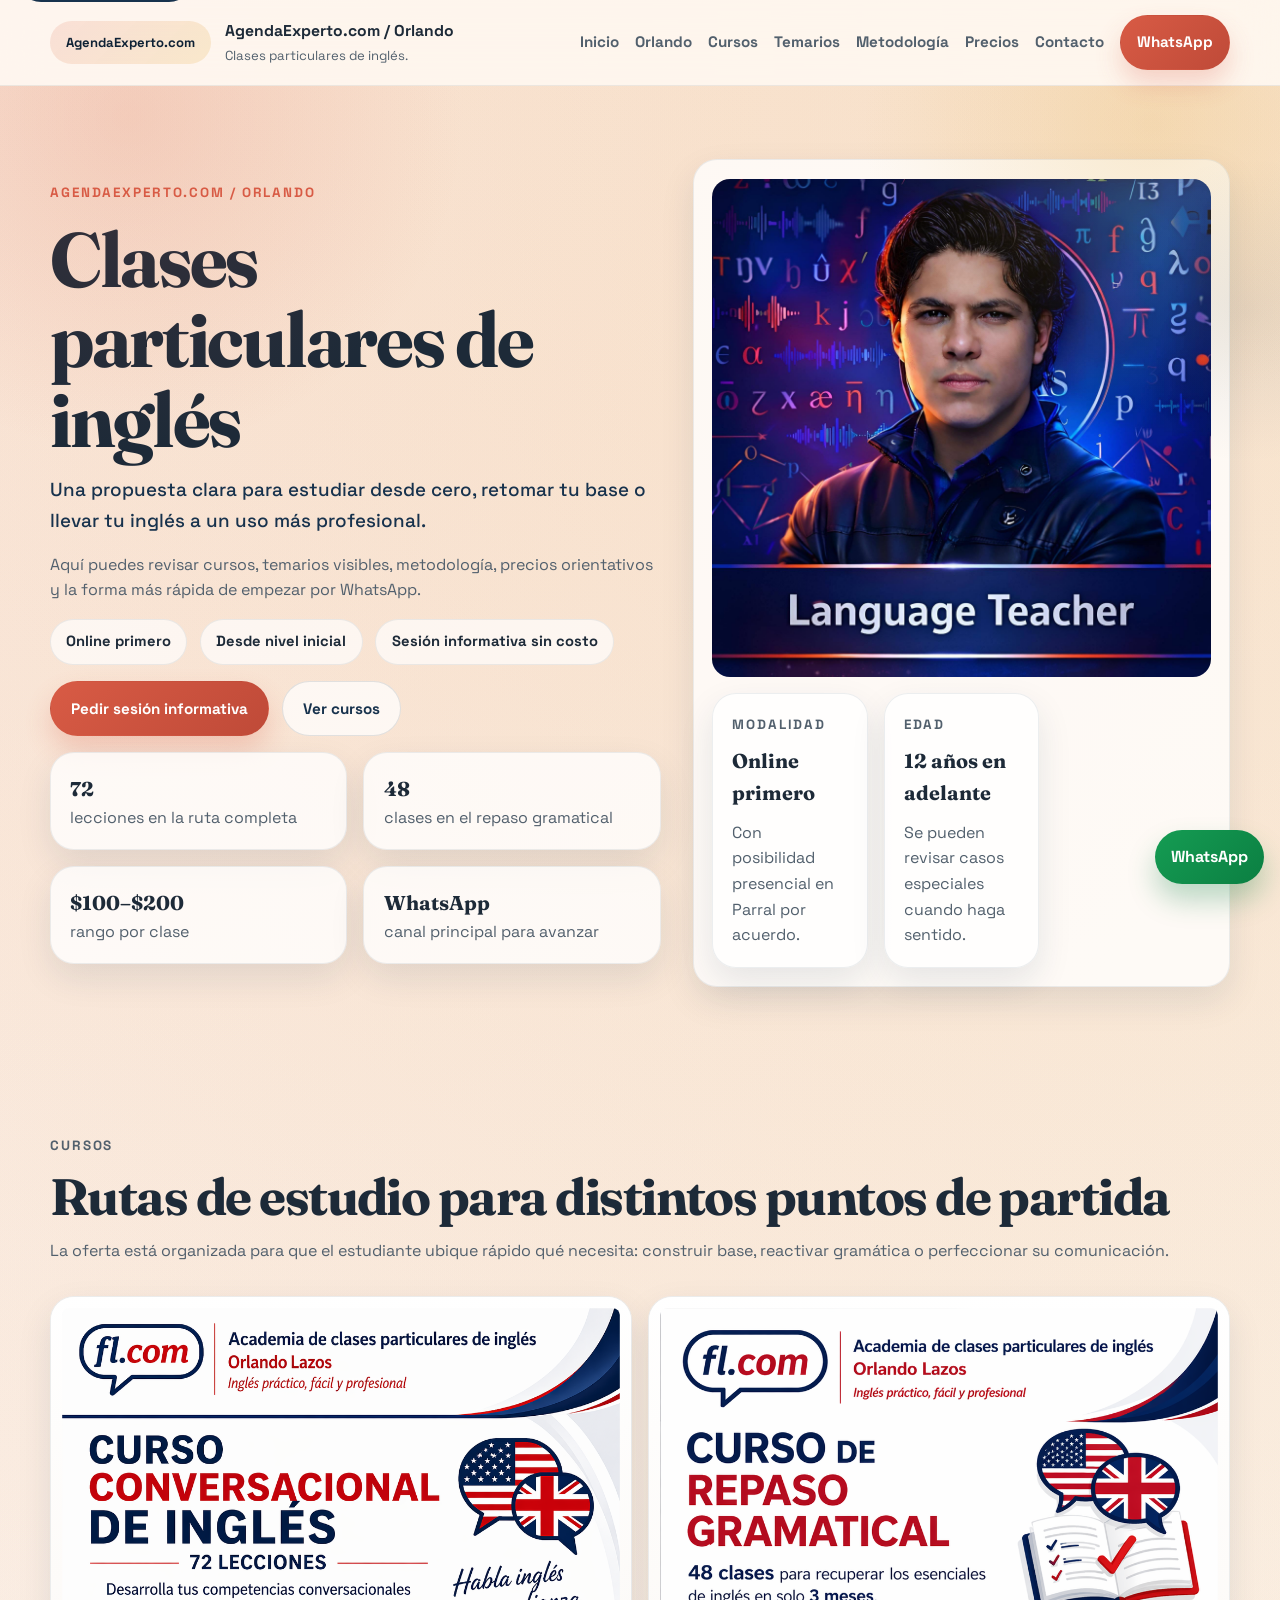
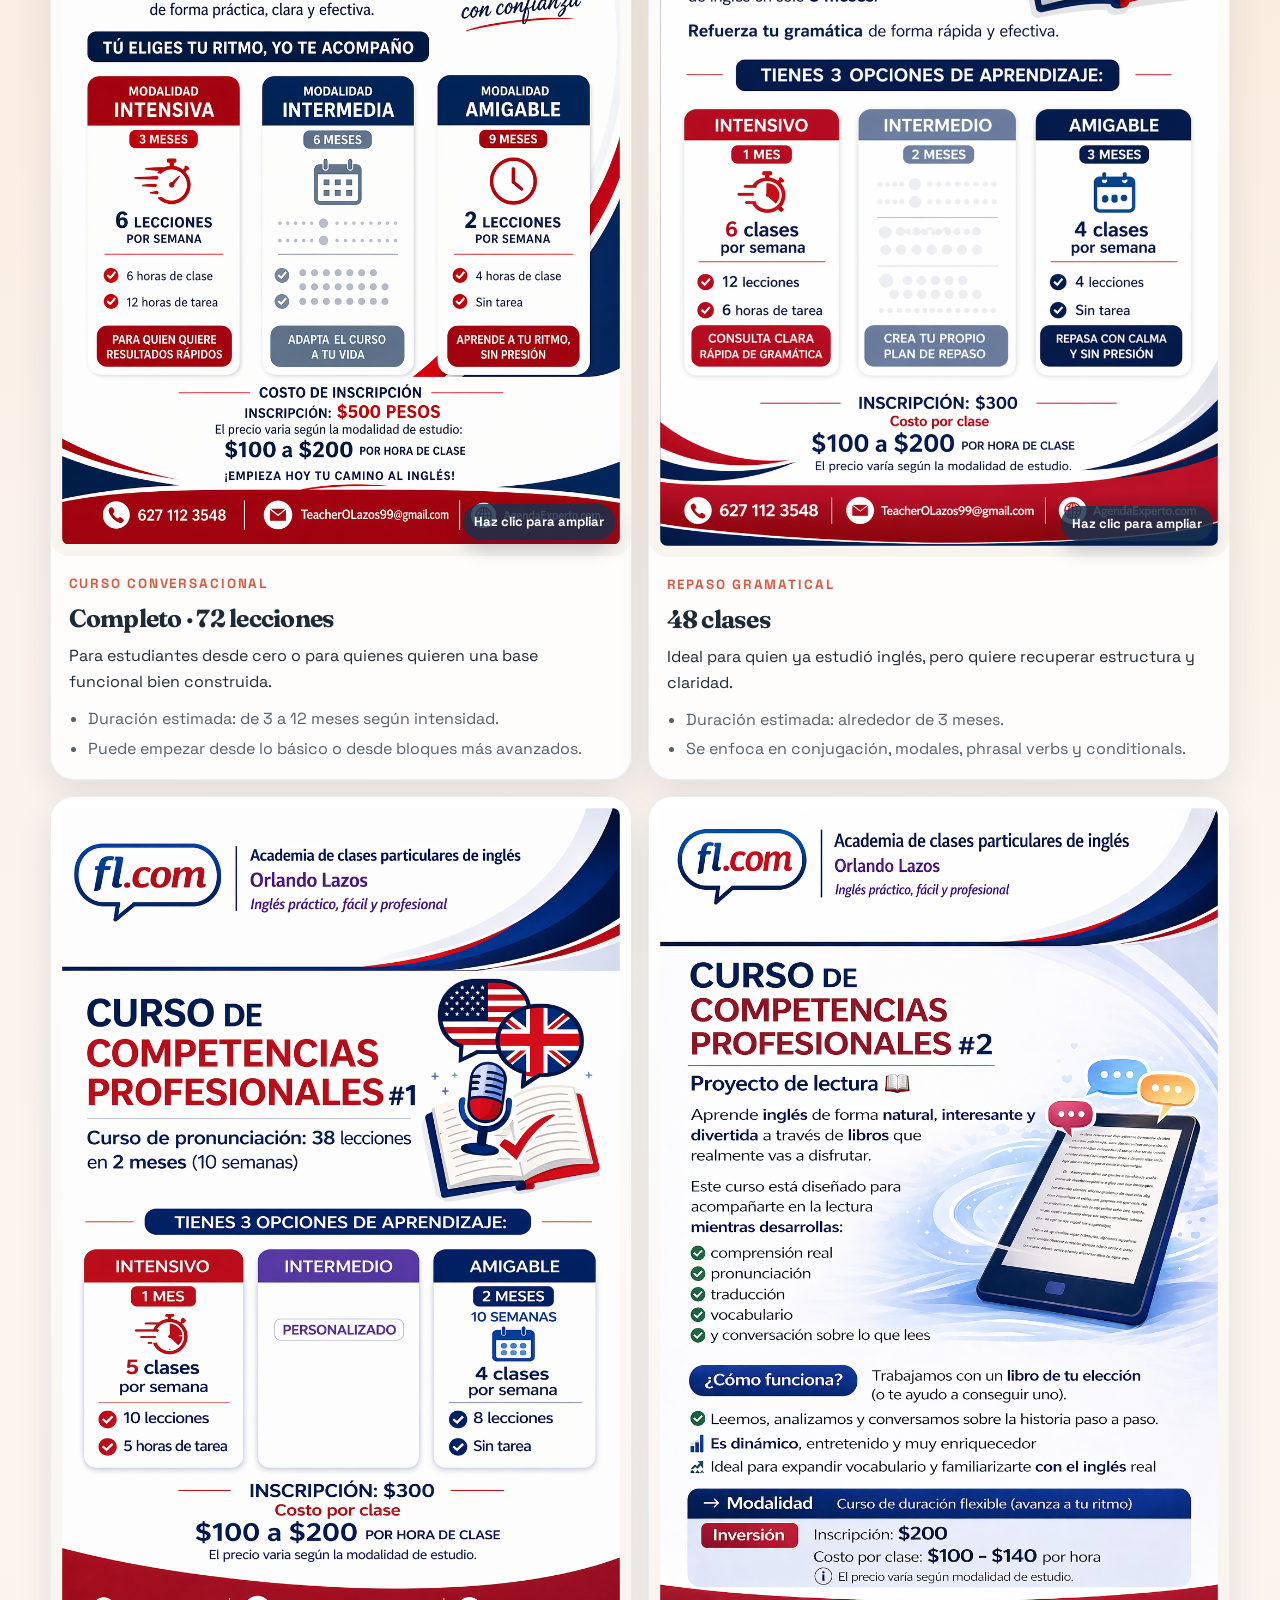
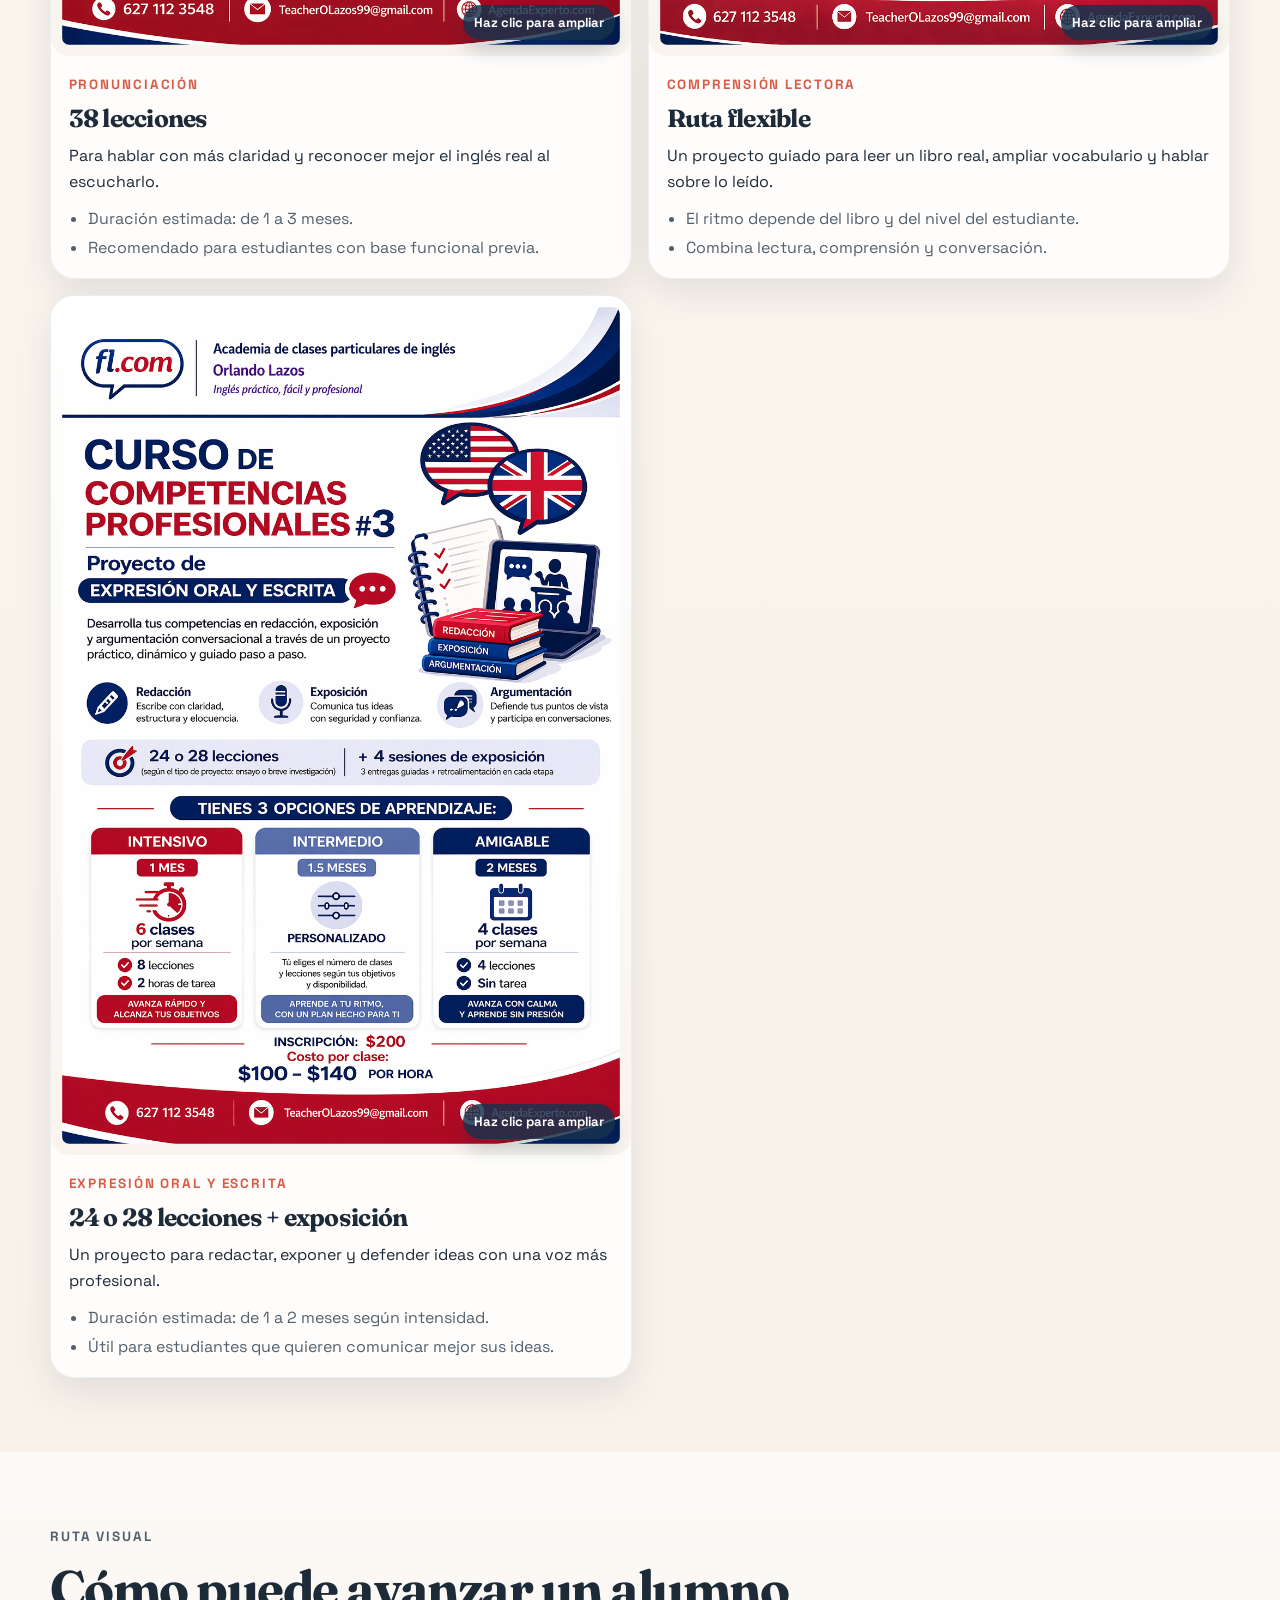
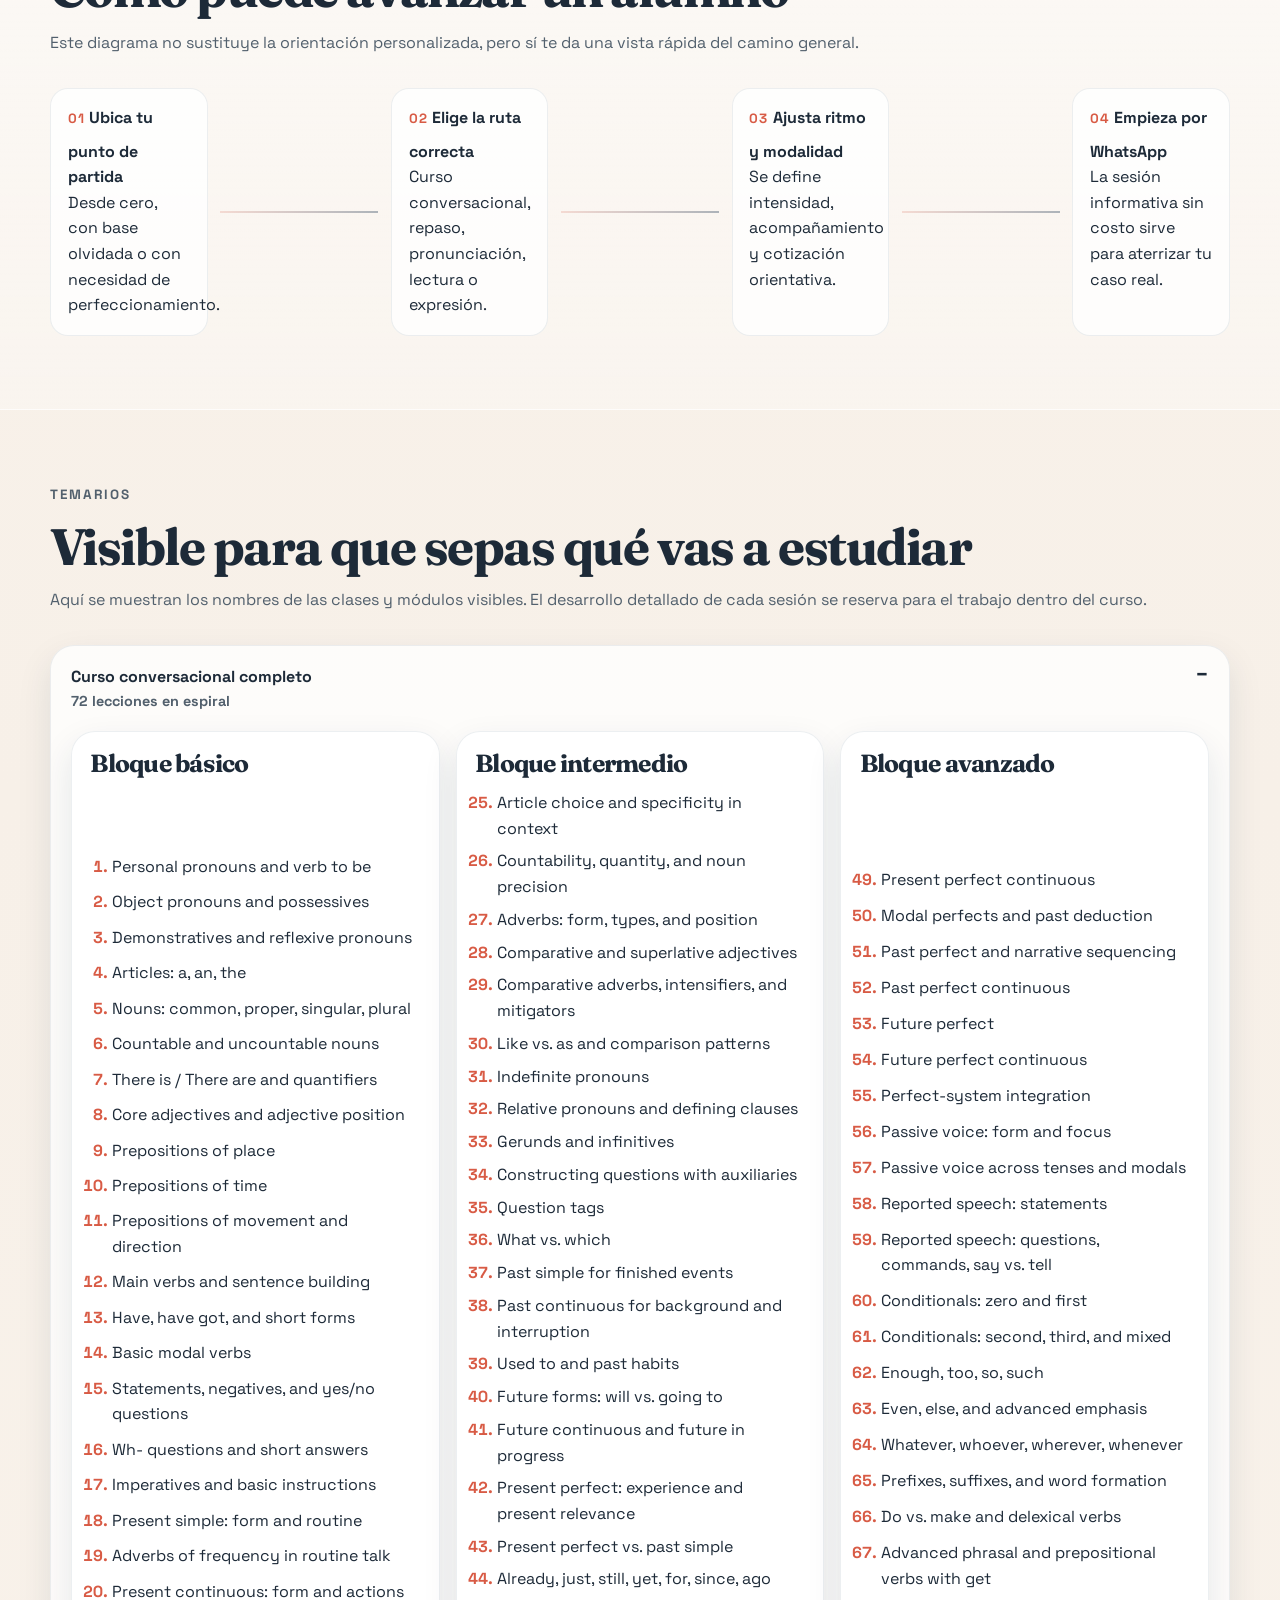
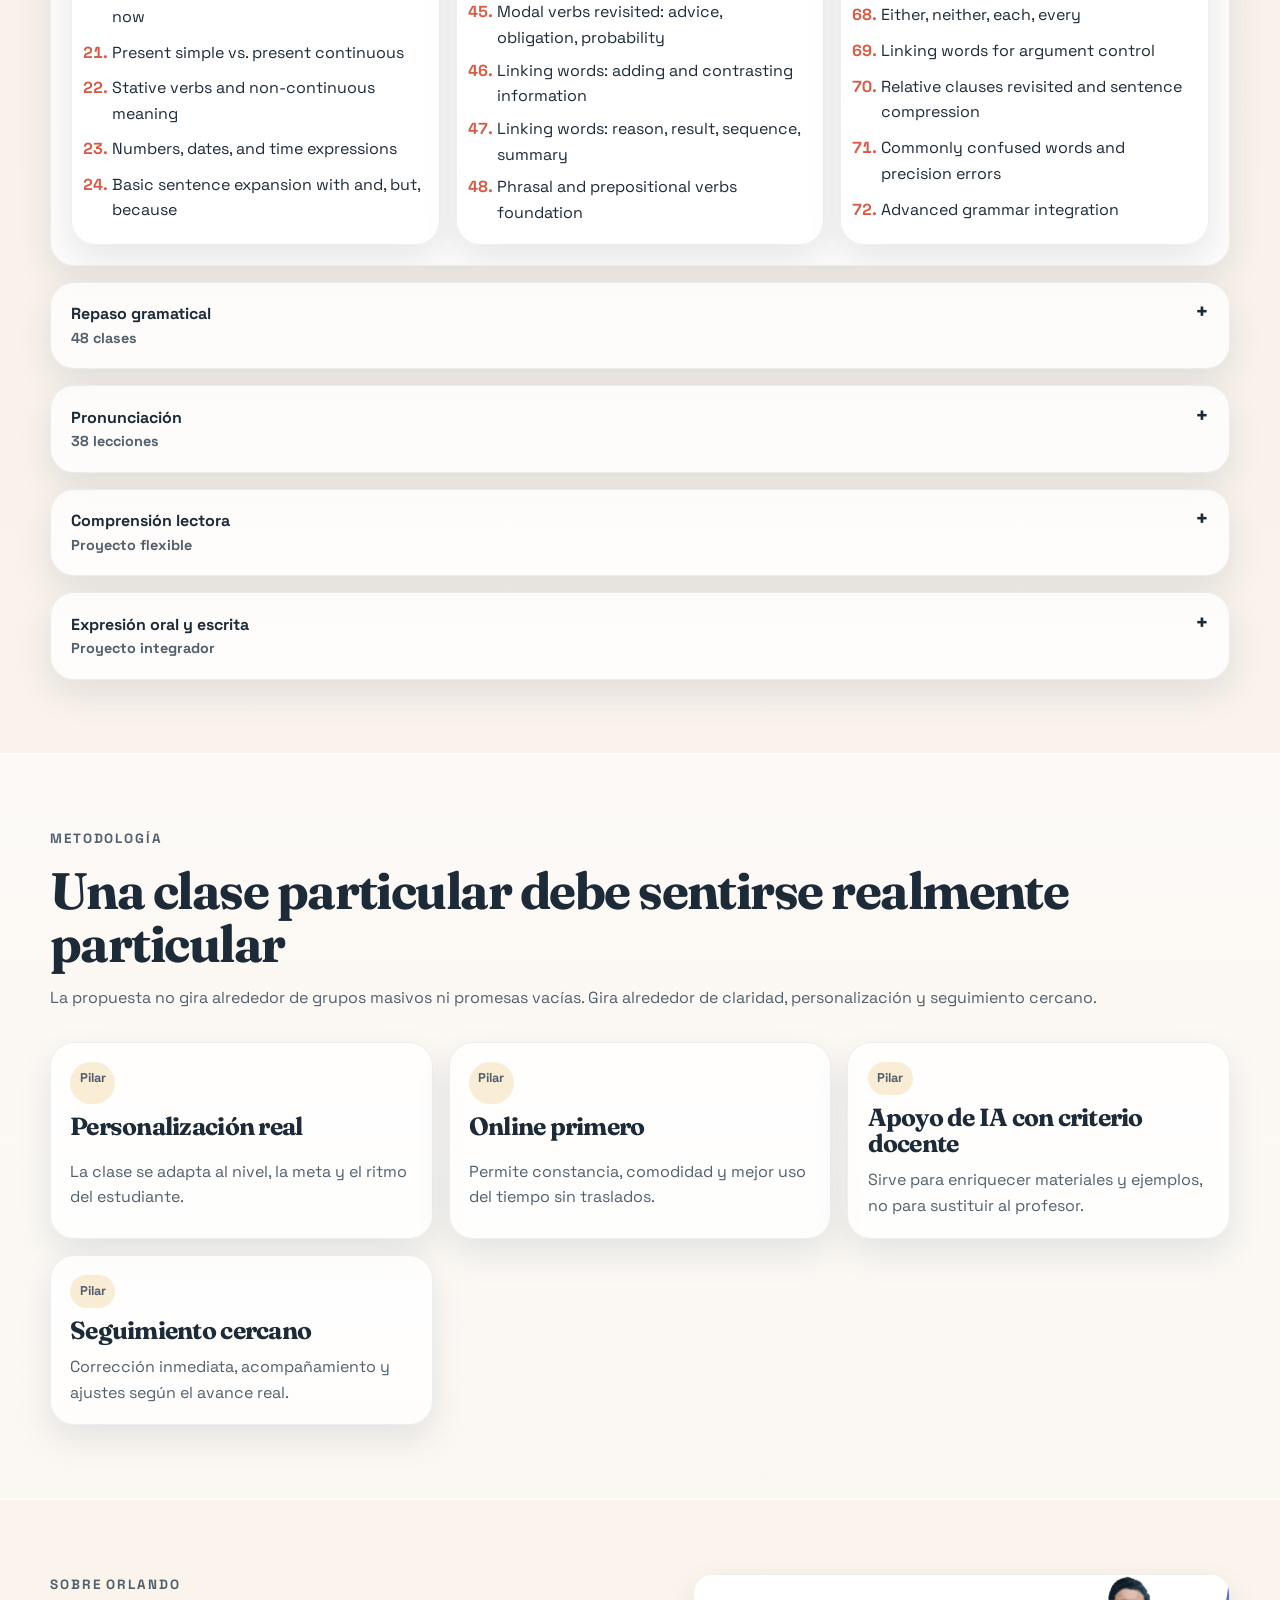
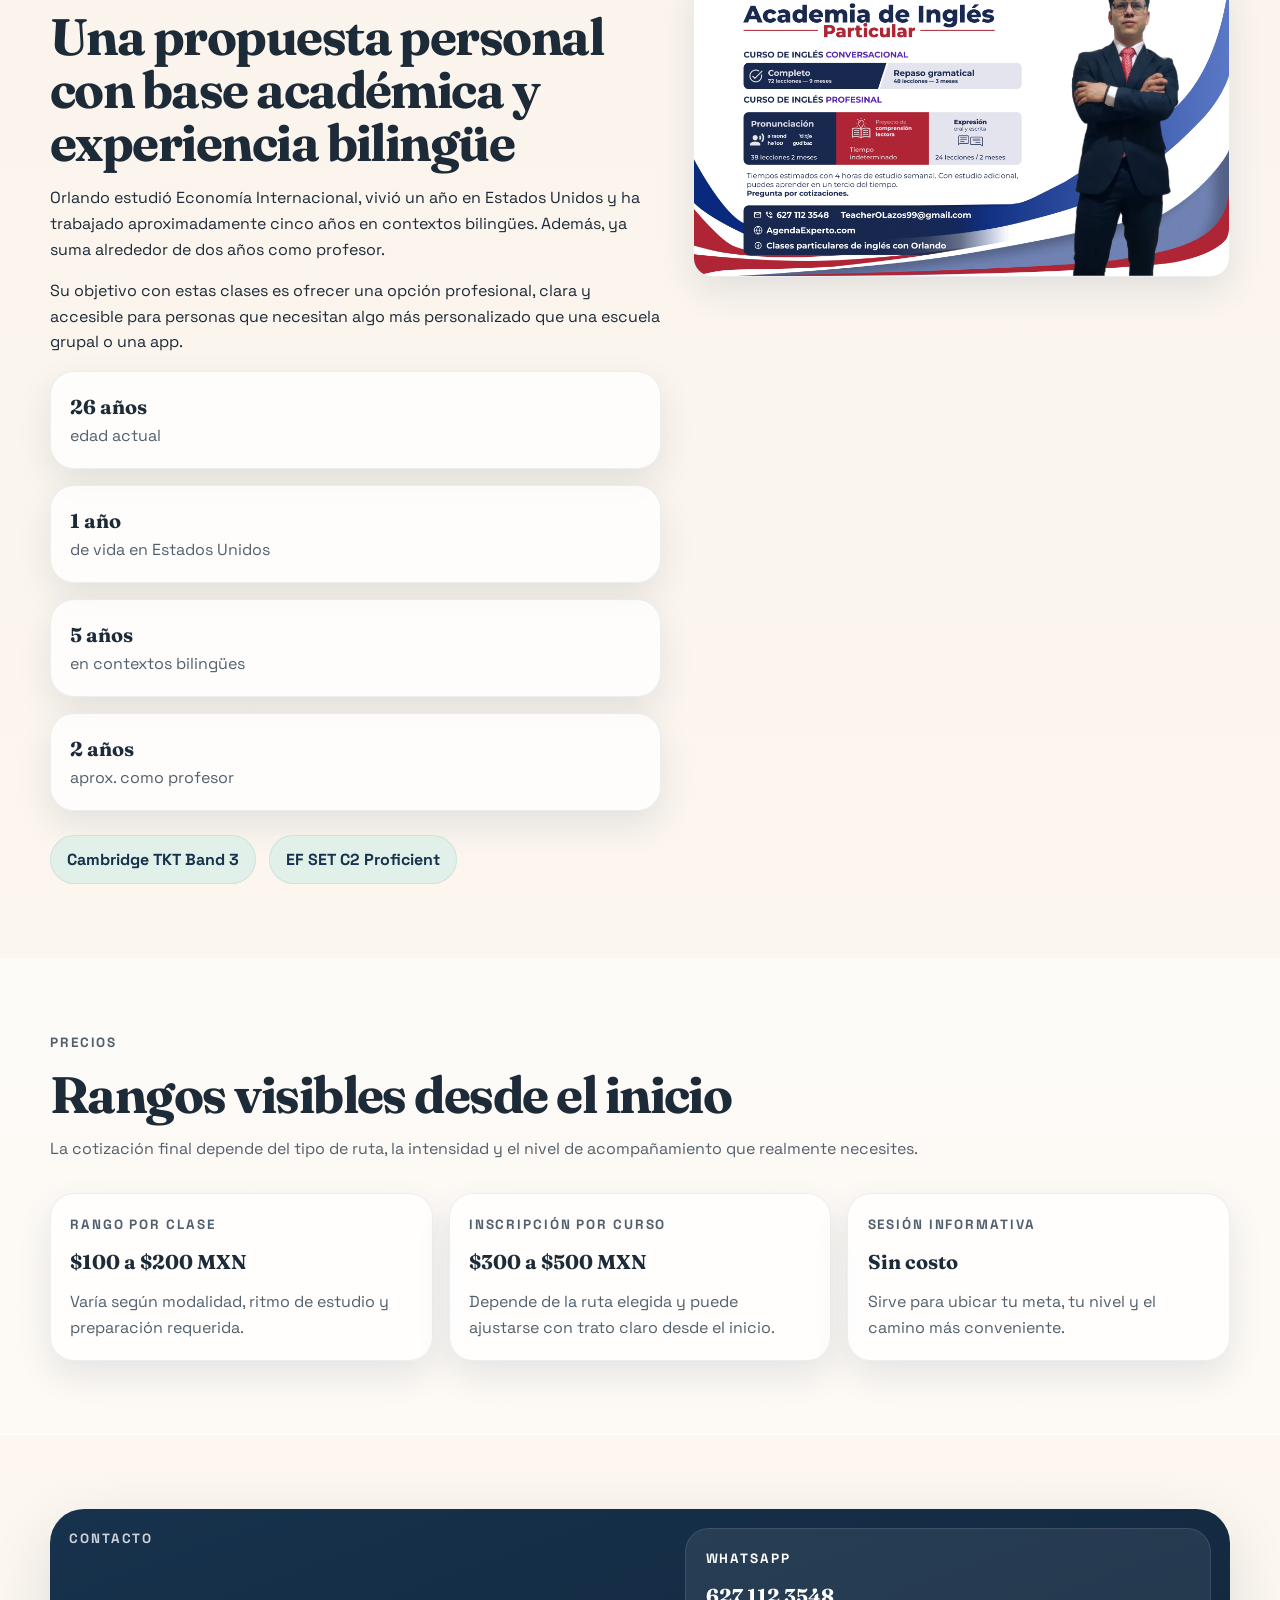
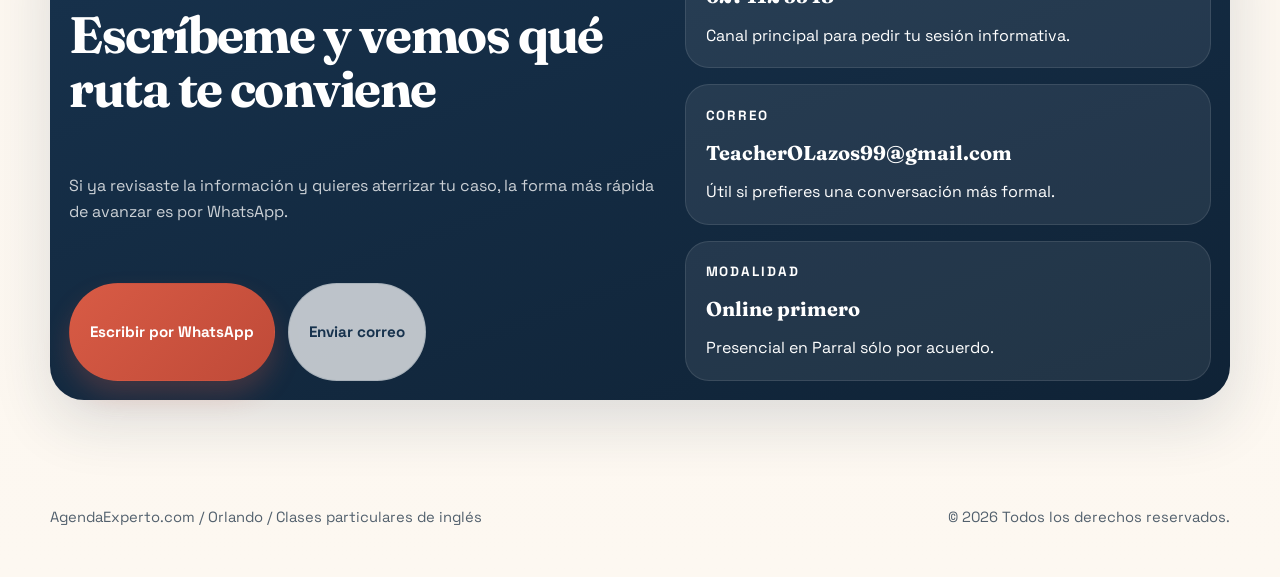
==== 2_Code_Tools/website/english-classes.html @ 44d80cff "Falta documentar_ amplia términos y fotos expandibles" ====
<!doctype html>
<html lang="es">
  <head>
    <meta charset="UTF-8" />
    <meta name="viewport" content="width=device-width, initial-scale=1.0" />
    <title>AgendaExperto.com | Orlando | Clases particulares de inglés</title>
    <meta
      name="description"
      content="Clases particulares de inglés con Orlando dentro de AgendaExperto.com. Revisa cursos, temarios, metodología, sobre Orlando, precios, contacto y WhatsApp."
    />
    <link rel="preconnect" href="https://fonts.googleapis.com" />
    <link rel="preconnect" href="https://fonts.gstatic.com" crossorigin />
    <link
      href="https://fonts.googleapis.com/css2?family=Fraunces:opsz,wght@9..144,600;9..144,700&family=Space+Grotesk:wght@400;500;700&display=swap"
      rel="stylesheet"
    />
    <link rel="stylesheet" href="styles.css" />
    <script src="main.js" defer></script>
  </head>
  <body>
    <a class="skip-link" href="#main-content">Saltar al contenido</a>

    <header class="site-header">
      <div class="container header-row">
        <a class="brand" href="index.html" aria-label="Ir al inicio">
          <span class="brand-badge">AgendaExperto.com</span>
          <span class="brand-copy">
            <strong>AgendaExperto.com / Orlando</strong>
            <span>Clases particulares de inglés.</span>
          </span>
        </a>

        <button
          class="nav-toggle"
          type="button"
          aria-expanded="false"
          aria-controls="site-nav"
          data-nav-toggle
        >
          <span></span>
          <span></span>
          <span></span>
        </button>

        <nav class="site-nav" id="site-nav" aria-label="Principal" data-nav>
          <div class="site-nav-links">
            <a href="index.html" data-nav-link>Inicio</a>
            <a href="orlando.html" data-nav-link>Orlando</a>
            <a href="#cursos">Cursos</a>
            <a href="#temarios">Temarios</a>
            <a href="#metodologia">Metodología</a>
            <a href="#precios">Precios</a>
            <a href="#contacto">Contacto</a>
          </div>
          <a
            class="button button-primary button-small"
            href="https://wa.me/526271123548?text=Hola%20Orlando%2C%20quiero%20informaci%C3%B3n%20sobre%20tus%20clases%20particulares%20de%20ingl%C3%A9s."
            target="_blank"
            rel="noreferrer"
          >
            WhatsApp
          </a>
        </nav>
      </div>
    </header>

    <main id="main-content">
      <section class="hero section hero--service">
        <div class="container page-grid page-grid--hero">
          <div class="hero-copy">
            <p class="eyebrow">AgendaExperto.com / Orlando</p>
            <h1>Clases particulares de inglés</h1>
            <p class="lead">
              Una propuesta clara para estudiar desde cero, retomar tu base o
              llevar tu inglés a un uso más profesional.
            </p>
            <p class="support-copy">
              Aquí puedes revisar cursos, temarios visibles, metodología, precios
              orientativos y la forma más rápida de empezar por WhatsApp.
            </p>
            <div class="pill-row">
              <span class="pill">Online primero</span>
              <span class="pill">Desde nivel inicial</span>
              <span class="pill">Sesión informativa sin costo</span>
            </div>
            <div class="action-row">
              <a
                class="button button-primary"
                href="https://wa.me/526271123548?text=Hola%20Orlando%2C%20quiero%20una%20sesi%C3%B3n%20informativa%20sobre%20tus%20clases%20particulares%20de%20ingl%C3%A9s."
                target="_blank"
                rel="noreferrer"
              >
                Pedir sesión informativa
              </a>
              <a class="button button-secondary" href="#cursos">Ver cursos</a>
            </div>
            <div class="stats-grid">
              <article class="stat-card">
                <strong>72</strong>
                <span>lecciones en la ruta completa</span>
              </article>
              <article class="stat-card">
                <strong>48</strong>
                <span>clases en el repaso gramatical</span>
              </article>
              <article class="stat-card">
                <strong>$100–$200</strong>
                <span>rango por clase</span>
              </article>
              <article class="stat-card">
                <strong>WhatsApp</strong>
                <span>canal principal para avanzar</span>
              </article>
            </div>
          </div>

          <div class="hero-panel hero-panel--service">
            <div class="portrait-panel">
              <img src="assets/images/orlando-portrait.png" alt="Retrato de Orlando" />
            </div>
            <div class="topic-grid">
              <article class="info-card info-card--compact">
                <span class="card-kicker">Modalidad</span>
                <strong>Online primero</strong>
                <p>Con posibilidad presencial en Parral por acuerdo.</p>
              </article>
              <article class="info-card info-card--compact">
                <span class="card-kicker">Edad</span>
                <strong>12 años en adelante</strong>
                <p>Se pueden revisar casos especiales cuando haga sentido.</p>
              </article>
            </div>
          </div>
        </div>
      </section>

      <section class="section" id="cursos">
        <div class="container">
          <div class="section-head">
            <p class="section-kicker">Cursos</p>
            <h2>Rutas de estudio para distintos puntos de partida</h2>
            <p>
              La oferta está organizada para que el estudiante ubique rápido qué
              necesita: construir base, reactivar gramática o perfeccionar su
              comunicación.
            </p>
          </div>

          <div class="service-card-grid">
            <article class="service-card">
              <button
                class="service-card__media"
                type="button"
                data-lightbox-trigger
                data-lightbox-src="assets/images/conversational-course.png"
                data-lightbox-alt="Curso conversacional completo"
                aria-label="Ampliar imagen del curso conversacional completo"
              >
                <img src="assets/images/conversational-course.png" alt="Curso conversacional completo" />
                <span class="service-card__zoom">Haz clic para ampliar</span>
              </button>
              <div class="service-card__body">
                <span class="card-kicker">Curso conversacional</span>
                <h3>Completo · 72 lecciones</h3>
                <p>Para estudiantes desde cero o para quienes quieren una base funcional bien construida.</p>
                <ul class="bullet-list bullet-list--tight">
                  <li>Duración estimada: de 3 a 12 meses según intensidad.</li>
                  <li>Puede empezar desde lo básico o desde bloques más avanzados.</li>
                </ul>
              </div>
            </article>

            <article class="service-card">
              <button
                class="service-card__media"
                type="button"
                data-lightbox-trigger
                data-lightbox-src="assets/images/grammar-review-course.png"
                data-lightbox-alt="Curso de repaso gramatical"
                aria-label="Ampliar imagen del curso de repaso gramatical"
              >
                <img src="assets/images/grammar-review-course.png" alt="Curso de repaso gramatical" />
                <span class="service-card__zoom">Haz clic para ampliar</span>
              </button>
              <div class="service-card__body">
                <span class="card-kicker">Repaso gramatical</span>
                <h3>48 clases</h3>
                <p>Ideal para quien ya estudió inglés, pero quiere recuperar estructura y claridad.</p>
                <ul class="bullet-list bullet-list--tight">
                  <li>Duración estimada: alrededor de 3 meses.</li>
                  <li>Se enfoca en conjugación, modales, phrasal verbs y conditionals.</li>
                </ul>
              </div>
            </article>

            <article class="service-card">
              <button
                class="service-card__media"
                type="button"
                data-lightbox-trigger
                data-lightbox-src="assets/images/pronunciation-course.png"
                data-lightbox-alt="Curso de pronunciación"
                aria-label="Ampliar imagen del curso de pronunciación"
              >
                <img src="assets/images/pronunciation-course.png" alt="Curso de pronunciación" />
                <span class="service-card__zoom">Haz clic para ampliar</span>
              </button>
              <div class="service-card__body">
                <span class="card-kicker">Pronunciación</span>
                <h3>38 lecciones</h3>
                <p>Para hablar con más claridad y reconocer mejor el inglés real al escucharlo.</p>
                <ul class="bullet-list bullet-list--tight">
                  <li>Duración estimada: de 1 a 3 meses.</li>
                  <li>Recomendado para estudiantes con base funcional previa.</li>
                </ul>
              </div>
            </article>

            <article class="service-card">
              <button
                class="service-card__media"
                type="button"
                data-lightbox-trigger
                data-lightbox-src="assets/images/reading-course.png"
                data-lightbox-alt="Proyecto de comprensión lectora"
                aria-label="Ampliar imagen del proyecto de comprensión lectora"
              >
                <img src="assets/images/reading-course.png" alt="Proyecto de comprensión lectora" />
                <span class="service-card__zoom">Haz clic para ampliar</span>
              </button>
              <div class="service-card__body">
                <span class="card-kicker">Comprensión lectora</span>
                <h3>Ruta flexible</h3>
                <p>Un proyecto guiado para leer un libro real, ampliar vocabulario y hablar sobre lo leído.</p>
                <ul class="bullet-list bullet-list--tight">
                  <li>El ritmo depende del libro y del nivel del estudiante.</li>
                  <li>Combina lectura, comprensión y conversación.</li>
                </ul>
              </div>
            </article>

            <article class="service-card">
              <button
                class="service-card__media"
                type="button"
                data-lightbox-trigger
                data-lightbox-src="assets/images/expression-project.png"
                data-lightbox-alt="Proyecto de expresión oral y escrita"
                aria-label="Ampliar imagen del proyecto de expresión oral y escrita"
              >
                <img src="assets/images/expression-project.png" alt="Proyecto de expresión oral y escrita" />
                <span class="service-card__zoom">Haz clic para ampliar</span>
              </button>
              <div class="service-card__body">
                <span class="card-kicker">Expresión oral y escrita</span>
                <h3>24 o 28 lecciones + exposición</h3>
                <p>Un proyecto para redactar, exponer y defender ideas con una voz más profesional.</p>
                <ul class="bullet-list bullet-list--tight">
                  <li>Duración estimada: de 1 a 2 meses según intensidad.</li>
                  <li>Útil para estudiantes que quieren comunicar mejor sus ideas.</li>
                </ul>
              </div>
            </article>
          </div>
        </div>
      </section>

      <section class="section section-surface" id="ruta">
        <div class="container">
          <div class="section-head">
            <p class="section-kicker">Ruta visual</p>
            <h2>Cómo puede avanzar un alumno</h2>
            <p>
              Este diagrama no sustituye la orientación personalizada, pero sí te
              da una vista rápida del camino general.
            </p>
          </div>

          <div class="route-diagram" aria-label="Ruta visual de estudio">
            <div class="route-step">
              <span>01</span>
              <strong>Ubica tu punto de partida</strong>
              <p>Desde cero, con base olvidada o con necesidad de perfeccionamiento.</p>
            </div>
            <div class="route-arrow" aria-hidden="true"></div>
            <div class="route-step">
              <span>02</span>
              <strong>Elige la ruta correcta</strong>
              <p>Curso conversacional, repaso, pronunciación, lectura o expresión.</p>
            </div>
            <div class="route-arrow" aria-hidden="true"></div>
            <div class="route-step">
              <span>03</span>
              <strong>Ajusta ritmo y modalidad</strong>
              <p>Se define intensidad, acompañamiento y cotización orientativa.</p>
            </div>
            <div class="route-arrow" aria-hidden="true"></div>
            <div class="route-step">
              <span>04</span>
              <strong>Empieza por WhatsApp</strong>
              <p>La sesión informativa sin costo sirve para aterrizar tu caso real.</p>
            </div>
          </div>
        </div>
      </section>

      <section class="section" id="temarios">
        <div class="container">
          <div class="section-head">
            <p class="section-kicker">Temarios</p>
            <h2>Visible para que sepas qué vas a estudiar</h2>
            <p>
              Aquí se muestran los nombres de las clases y módulos visibles. El
              desarrollo detallado de cada sesión se reserva para el trabajo dentro
              del curso.
            </p>
          </div>

          <div class="accordion-stack">
            <details class="accordion-item" open>
              <summary>
                <span>
                  <strong>Curso conversacional completo</strong>
                  <small>72 lecciones en espiral</small>
                </span>
              </summary>
              <div class="accordion-content">
                <div class="syllabus-grid">
                  <article class="syllabus-card">
                    <h3>Bloque básico</h3>
                    <ol class="syllabus-list">
                      <li>Personal pronouns and verb to be</li>
                      <li>Object pronouns and possessives</li>
                      <li>Demonstratives and reflexive pronouns</li>
                      <li>Articles: a, an, the</li>
                      <li>Nouns: common, proper, singular, plural</li>
                      <li>Countable and uncountable nouns</li>
                      <li>There is / There are and quantifiers</li>
                      <li>Core adjectives and adjective position</li>
                      <li>Prepositions of place</li>
                      <li>Prepositions of time</li>
                      <li>Prepositions of movement and direction</li>
                      <li>Main verbs and sentence building</li>
                      <li>Have, have got, and short forms</li>
                      <li>Basic modal verbs</li>
                      <li>Statements, negatives, and yes/no questions</li>
                      <li>Wh- questions and short answers</li>
                      <li>Imperatives and basic instructions</li>
                      <li>Present simple: form and routine</li>
                      <li>Adverbs of frequency in routine talk</li>
                      <li>Present continuous: form and actions now</li>
                      <li>Present simple vs. present continuous</li>
                      <li>Stative verbs and non-continuous meaning</li>
                      <li>Numbers, dates, and time expressions</li>
                      <li>Basic sentence expansion with and, but, because</li>
                    </ol>
                  </article>
                  <article class="syllabus-card">
                    <h3>Bloque intermedio</h3>
                    <ol class="syllabus-list" start="25">
                      <li>Article choice and specificity in context</li>
                      <li>Countability, quantity, and noun precision</li>
                      <li>Adverbs: form, types, and position</li>
                      <li>Comparative and superlative adjectives</li>
                      <li>Comparative adverbs, intensifiers, and mitigators</li>
                      <li>Like vs. as and comparison patterns</li>
                      <li>Indefinite pronouns</li>
                      <li>Relative pronouns and defining clauses</li>
                      <li>Gerunds and infinitives</li>
                      <li>Constructing questions with auxiliaries</li>
                      <li>Question tags</li>
                      <li>What vs. which</li>
                      <li>Past simple for finished events</li>
                      <li>Past continuous for background and interruption</li>
                      <li>Used to and past habits</li>
                      <li>Future forms: will vs. going to</li>
                      <li>Future continuous and future in progress</li>
                      <li>Present perfect: experience and present relevance</li>
                      <li>Present perfect vs. past simple</li>
                      <li>Already, just, still, yet, for, since, ago</li>
                      <li>Modal verbs revisited: advice, obligation, probability</li>
                      <li>Linking words: adding and contrasting information</li>
                      <li>Linking words: reason, result, sequence, summary</li>
                      <li>Phrasal and prepositional verbs foundation</li>
                    </ol>
                  </article>
                  <article class="syllabus-card">
                    <h3>Bloque avanzado</h3>
                    <ol class="syllabus-list" start="49">
                      <li>Present perfect continuous</li>
                      <li>Modal perfects and past deduction</li>
                      <li>Past perfect and narrative sequencing</li>
                      <li>Past perfect continuous</li>
                      <li>Future perfect</li>
                      <li>Future perfect continuous</li>
                      <li>Perfect-system integration</li>
                      <li>Passive voice: form and focus</li>
                      <li>Passive voice across tenses and modals</li>
                      <li>Reported speech: statements</li>
                      <li>Reported speech: questions, commands, say vs. tell</li>
                      <li>Conditionals: zero and first</li>
                      <li>Conditionals: second, third, and mixed</li>
                      <li>Enough, too, so, such</li>
                      <li>Even, else, and advanced emphasis</li>
                      <li>Whatever, whoever, wherever, whenever</li>
                      <li>Prefixes, suffixes, and word formation</li>
                      <li>Do vs. make and delexical verbs</li>
                      <li>Advanced phrasal and prepositional verbs with get</li>
                      <li>Either, neither, each, every</li>
                      <li>Linking words for argument control</li>
                      <li>Relative clauses revisited and sentence compression</li>
                      <li>Commonly confused words and precision errors</li>
                      <li>Advanced grammar integration</li>
                    </ol>
                  </article>
                </div>
              </div>
            </details>

            <details class="accordion-item">
              <summary>
                <span>
                  <strong>Repaso gramatical</strong>
                  <small>48 clases</small>
                </span>
              </summary>
              <div class="accordion-content">
                <div class="syllabus-grid">
                  <article class="syllabus-card">
                    <h3>Conjugación y construcciones temporales</h3>
                    <ol class="syllabus-list">
                      <li>Los 3 marcos temporales: past, present y future</li>
                      <li>Los 4 aspectos gramaticales: simple, continuous, perfect y perfect continuous</li>
                      <li>Presente simple: rutinas, hechos y estados</li>
                      <li>Presente continuo: acciones en progreso y situaciones temporales</li>
                      <li>Presente simple vs presente continuo</li>
                      <li>Present perfect: experiencia, resultado y relevancia actual</li>
                      <li>Present perfect continuous: duración y proceso que llega al presente</li>
                      <li>Present perfect vs pasado simple</li>
                      <li>Integración del sistema de presente</li>
                      <li>Pasado simple: eventos terminados y secuencia narrativa</li>
                      <li>Pasado continuo: fondo narrativo y acción en desarrollo</li>
                      <li>Pasado simple vs pasado continuo</li>
                      <li>Past perfect: anterioridad respecto a otro punto pasado</li>
                      <li>Past perfect continuous: duración acumulada antes de un punto pasado</li>
                      <li>Integración del sistema de pasado</li>
                      <li>Referencia futura en inglés: panorama general</li>
                      <li>Will: decisiones, promesas, ofrecimientos y predicción</li>
                      <li>Going to: planes previos e indicios presentes</li>
                      <li>Presente continuo y presente simple con referencia futura</li>
                      <li>Future continuous: acciones en progreso en un punto futuro</li>
                      <li>Future perfect y future perfect continuous</li>
                      <li>Integración del sistema de futuro</li>
                      <li>Equivalencias y diferencias entre el español y el inglés</li>
                      <li>Integración general: leer, interpretar y resolver conjugaciones</li>
                    </ol>
                  </article>
                  <article class="syllabus-card">
                    <h3>Verbos modales</h3>
                    <ol class="syllabus-list" start="25">
                      <li>Qué son los verbos modales y cómo funcionan</li>
                      <li>can y could: capacidad, posibilidad básica y cortesía</li>
                      <li>may y might: posibilidad y permiso</li>
                      <li>must, have to, mustn’t, don’t have to: obligación, necesidad y prohibición</li>
                      <li>should, ought to, had better: consejo, recomendación y advertencia</li>
                      <li>will y would: predicción, decisiones, cortesía e hipótesis básica</li>
                    </ol>
                  </article>
                  <article class="syllabus-card">
                    <h3>Phrasal verbs</h3>
                    <ol class="syllabus-list" start="31">
                      <li>Qué son los phrasal verbs y por qué cuestan tanto</li>
                      <li>Separables e inseparables</li>
                      <li>Phrasal verbs literales, aspectuales e idiomáticos</li>
                      <li>Phrasal verbs de alta frecuencia para acciones cotidianas</li>
                      <li>Phrasal verbs para búsqueda, interacción y resolución</li>
                      <li>Integración general y estrategias para seguir aprendiéndolos</li>
                    </ol>
                  </article>
                  <article class="syllabus-card">
                    <h3>Conditionals</h3>
                    <ol class="syllabus-list" start="37">
                      <li>Qué son los conditionals y cómo funciona la lógica condición + resultado</li>
                      <li>Zero conditional: hechos generales, reglas y resultados automáticos</li>
                      <li>First conditional: posibilidad real y consecuencia futura probable</li>
                      <li>Zero vs first conditional</li>
                      <li>Second conditional: hipótesis, imaginación y distancia con la realidad</li>
                      <li>Third conditional: pasado hipotético, arrepentimiento y resultado no ocurrido</li>
                      <li>Second vs third conditional</li>
                      <li>Mixed conditionals: del pasado al presente</li>
                      <li>Mixed conditionals: del presente al pasado</li>
                      <li>Estructuras, variaciones y errores frecuentes</li>
                      <li>Conditionals en contexto: consejos, advertencias, hipótesis, análisis y conversación</li>
                      <li>Integración general de los 5 condicionales</li>
                    </ol>
                  </article>
                </div>
              </div>
            </details>

            <details class="accordion-item">
              <summary>
                <span>
                  <strong>Pronunciación</strong>
                  <small>38 lecciones</small>
                </span>
              </summary>
              <div class="accordion-content">
                <div class="syllabus-grid">
                  <article class="syllabus-card">
                    <h3>Vocales largas</h3>
                    <ol class="syllabus-list">
                      <li>/iː/</li>
                      <li>/uː/</li>
                      <li>/ɑː/</li>
                      <li>/ɔː/</li>
                      <li>/ɜː/</li>
                    </ol>
                  </article>
                  <article class="syllabus-card">
                    <h3>Vocales cortas</h3>
                    <ol class="syllabus-list" start="6">
                      <li>/ɪ/</li>
                      <li>/e/</li>
                      <li>/æ/</li>
                      <li>/ɒ/</li>
                      <li>/ʊ/</li>
                      <li>/ʌ/</li>
                      <li>/ə/</li>
                    </ol>
                  </article>
                  <article class="syllabus-card">
                    <h3>Consonantes</h3>
                    <ol class="syllabus-list" start="13">
                      <li>/p/</li>
                      <li>/b/</li>
                      <li>/t/</li>
                      <li>/d/</li>
                      <li>/k/</li>
                      <li>/g/</li>
                      <li>/f/</li>
                      <li>/v/</li>
                      <li>/θ/</li>
                      <li>/ð/</li>
                      <li>/s/</li>
                      <li>/z/</li>
                      <li>/ʃ/</li>
                      <li>/ʒ/</li>
                      <li>/h/</li>
                      <li>/tʃ/</li>
                      <li>/dʒ/</li>
                      <li>/m/</li>
                      <li>/n/</li>
                      <li>/ŋ/</li>
                      <li>/l/</li>
                      <li>/r/</li>
                      <li>/j/</li>
                      <li>/w/</li>
                    </ol>
                  </article>
                  <article class="syllabus-card">
                    <h3>R-colored vowels</h3>
                    <ol class="syllabus-list" start="37">
                      <li>/ɚ/</li>
                      <li>/ɝ/</li>
                    </ol>
                  </article>
                </div>
              </div>
            </details>

            <details class="accordion-item">
              <summary>
                <span>
                  <strong>Comprensión lectora</strong>
                  <small>Proyecto flexible</small>
                </span>
              </summary>
              <div class="accordion-content">
                <article class="syllabus-card">
                  <h3>Ruta visible del proyecto</h3>
                  <p class="syllabus-note">Se ajusta al libro elegido y al ritmo del estudiante.</p>
                  <ol class="syllabus-list">
                    <li>Selección del libro</li>
                    <li>Lectura asistida</li>
                    <li>Pronunciación guiada</li>
                    <li>Traducción de apoyo</li>
                    <li>Vocabulario en contexto</li>
                    <li>Conversación sobre lo leído</li>
                  </ol>
                </article>
              </div>
            </details>

            <details class="accordion-item">
              <summary>
                <span>
                  <strong>Expresión oral y escrita</strong>
                  <small>Proyecto integrador</small>
                </span>
              </summary>
              <div class="accordion-content">
                <div class="syllabus-grid">
                  <article class="syllabus-card">
                    <h3>Módulo común de escritura guiada</h3>
                    <ol class="syllabus-list">
                      <li>Elegir tema, propósito y tipo de proyecto</li>
                      <li>Cómo se organiza un texto académico breve</li>
                      <li>Párrafo, idea principal y desarrollo</li>
                      <li>Conectores, cohesión y fluidez del texto</li>
                      <li>Registro, claridad y tono académico o profesional</li>
                      <li>Parafraseo, resumen y uso responsable de información</li>
                      <li>Normas APA vigentes: citas y referencias básicas</li>
                      <li>Revisión, corrección y proceso de mejora</li>
                    </ol>
                  </article>
                  <article class="syllabus-card">
                    <h3>Ruta A. Ensayo breve</h3>
                    <ol class="syllabus-list">
                      <li>Tesis, postura y esquema del ensayo</li>
                      <li>Redacción guiada del borrador del ensayo</li>
                      <li>Fortalecer argumentación, estilo y cierre</li>
                      <li>Edición final del ensayo y formato de entrega</li>
                    </ol>
                  </article>
                  <article class="syllabus-card">
                    <h3>Ruta B. Investigación breve</h3>
                    <ol class="syllabus-list">
                      <li>Pregunta de investigación y objetivo del trabajo</li>
                      <li>Búsqueda guiada de fuentes</li>
                      <li>Selección de fuentes y registro de información</li>
                      <li>Leer para extraer ideas y tomar notas</li>
                      <li>Estructura básica de una investigación breve</li>
                      <li>Redacción guiada del borrador de investigación</li>
                      <li>Citas, referencias y ajuste de formato</li>
                      <li>Edición final de la investigación y preparación para exponerla</li>
                    </ol>
                  </article>
                  <article class="syllabus-card">
                    <h3>Módulo de exposición oral</h3>
                    <ol class="syllabus-list">
                      <li>Qué hace buena una exposición</li>
                      <li>Estructura de una exposición</li>
                      <li>Lenguaje de presentación y transición entre ideas</li>
                      <li>Apoyos visuales, notas y diseño básico</li>
                      <li>Ensayo de exposición y retroalimentación</li>
                      <li>Exposición final o simulación formal</li>
                    </ol>
                  </article>
                  <article class="syllabus-card">
                    <h3>Módulo conversacional</h3>
                    <ol class="syllabus-list">
                      <li>Bases de una conversación guiada</li>
                      <li>Dar opiniones, acuerdos y desacuerdos</li>
                      <li>Preguntar, repreguntar y hacer avanzar el diálogo</li>
                      <li>Explicar, ejemplificar y defender una idea</li>
                      <li>Conversación guiada sobre su proyecto</li>
                      <li>Sesión conversacional final</li>
                    </ol>
                  </article>
                </div>
              </div>
            </details>
          </div>
        </div>
      </section>

      <section class="section section-surface" id="metodologia">
        <div class="container">
          <div class="section-head">
            <p class="section-kicker">Metodología</p>
            <h2>Una clase particular debe sentirse realmente particular</h2>
            <p>
              La propuesta no gira alrededor de grupos masivos ni promesas vacías.
              Gira alrededor de claridad, personalización y seguimiento cercano.
            </p>
          </div>

          <div class="flow-grid">
            <article class="info-card">
              <span class="step-badge">Pilar</span>
              <h3>Personalización real</h3>
              <p>La clase se adapta al nivel, la meta y el ritmo del estudiante.</p>
            </article>
            <article class="info-card">
              <span class="step-badge">Pilar</span>
              <h3>Online primero</h3>
              <p>Permite constancia, comodidad y mejor uso del tiempo sin traslados.</p>
            </article>
            <article class="info-card">
              <span class="step-badge">Pilar</span>
              <h3>Apoyo de IA con criterio docente</h3>
              <p>Sirve para enriquecer materiales y ejemplos, no para sustituir al profesor.</p>
            </article>
            <article class="info-card">
              <span class="step-badge">Pilar</span>
              <h3>Seguimiento cercano</h3>
              <p>Corrección inmediata, acompañamiento y ajustes según el avance real.</p>
            </article>
          </div>
        </div>
      </section>

      <section class="section" id="sobre-orlando">
        <div class="container page-grid">
          <div class="content-stack">
            <div class="section-head section-head--compact">
              <p class="section-kicker">Sobre Orlando</p>
              <h2>Una propuesta personal con base académica y experiencia bilingüe</h2>
            </div>
            <p>
              Orlando estudió Economía Internacional, vivió un año en Estados
              Unidos y ha trabajado aproximadamente cinco años en contextos
              bilingües. Además, ya suma alrededor de dos años como profesor.
            </p>
            <p>
              Su objetivo con estas clases es ofrecer una opción profesional,
              clara y accesible para personas que necesitan algo más personalizado
              que una escuela grupal o una app.
            </p>

            <div class="highlight-grid">
              <article class="highlight-card">
                <strong>26 años</strong>
                <span>edad actual</span>
              </article>
              <article class="highlight-card">
                <strong>1 año</strong>
                <span>de vida en Estados Unidos</span>
              </article>
              <article class="highlight-card">
                <strong>5 años</strong>
                <span>en contextos bilingües</span>
              </article>
              <article class="highlight-card">
                <strong>2 años</strong>
                <span>aprox. como profesor</span>
              </article>
            </div>

            <div class="badge-row">
              <a
                class="credential-pill"
                href="assets/credentials/cambridge-tkt-band-3.pdf"
                target="_blank"
                rel="noreferrer"
              >
                Cambridge TKT Band 3
              </a>
              <a
                class="credential-pill"
                href="assets/credentials/ef-set-c2.pdf"
                target="_blank"
                rel="noreferrer"
              >
                EF SET C2 Proficient
              </a>
            </div>
          </div>

          <div class="media-card">
            <img src="assets/images/brand-cover.png" alt="Portada visual de la academia de inglés de Orlando" />
          </div>
        </div>
      </section>

      <section class="section section-surface" id="precios">
        <div class="container">
          <div class="section-head">
            <p class="section-kicker">Precios</p>
            <h2>Rangos visibles desde el inicio</h2>
            <p>
              La cotización final depende del tipo de ruta, la intensidad y el
              nivel de acompañamiento que realmente necesites.
            </p>
          </div>

          <div class="price-grid">
            <article class="price-card">
              <span class="card-kicker">Rango por clase</span>
              <strong>$100 a $200 MXN</strong>
              <p>Varía según modalidad, ritmo de estudio y preparación requerida.</p>
            </article>
            <article class="price-card">
              <span class="card-kicker">Inscripción por curso</span>
              <strong>$300 a $500 MXN</strong>
              <p>Depende de la ruta elegida y puede ajustarse con trato claro desde el inicio.</p>
            </article>
            <article class="price-card">
              <span class="card-kicker">Sesión informativa</span>
              <strong>Sin costo</strong>
              <p>Sirve para ubicar tu meta, tu nivel y el camino más conveniente.</p>
            </article>
          </div>
        </div>
      </section>

      <section class="section" id="contacto">
        <div class="container contact-banner">
          <div class="content-stack">
            <p class="section-kicker">Contacto</p>
            <h2>Escríbeme y vemos qué ruta te conviene</h2>
            <p>
              Si ya revisaste la información y quieres aterrizar tu caso, la forma
              más rápida de avanzar es por WhatsApp.
            </p>
            <div class="action-row">
              <a
                class="button button-primary"
                href="https://wa.me/526271123548?text=Hola%20Orlando%2C%20quiero%20informaci%C3%B3n%20sobre%20tus%20clases%20particulares%20de%20ingl%C3%A9s."
                target="_blank"
                rel="noreferrer"
              >
                Escribir por WhatsApp
              </a>
              <a class="button button-secondary" href="mailto:TeacherOLazos99@gmail.com">Enviar correo</a>
            </div>
          </div>

          <div class="contact-list">
            <article class="info-card info-card--compact">
              <span class="card-kicker">WhatsApp</span>
              <strong>627 112 3548</strong>
              <p>Canal principal para pedir tu sesión informativa.</p>
            </article>
            <article class="info-card info-card--compact">
              <span class="card-kicker">Correo</span>
              <strong>TeacherOLazos99@gmail.com</strong>
              <p>Útil si prefieres una conversación más formal.</p>
            </article>
            <article class="info-card info-card--compact">
              <span class="card-kicker">Modalidad</span>
              <strong>Online primero</strong>
              <p>Presencial en Parral sólo por acuerdo.</p>
            </article>
          </div>
        </div>
      </section>
    </main>

    <dialog class="lightbox" data-lightbox>
      <figure class="lightbox__frame">
        <button class="lightbox__close" type="button" data-lightbox-close aria-label="Cerrar imagen">
          Cerrar
        </button>
        <img src="" alt="" data-lightbox-image />
        <figcaption data-lightbox-caption></figcaption>
      </figure>
    </dialog>

    <footer class="site-footer">
      <div class="container footer-row">
        <p>AgendaExperto.com / Orlando / Clases particulares de inglés</p>
        <p>© <span data-year></span> Todos los derechos reservados.</p>
      </div>
    </footer>

    <a
      class="floating-whatsapp"
      href="https://wa.me/526271123548?text=Hola%20Orlando%2C%20quiero%20informaci%C3%B3n%20sobre%20tus%20clases%20particulares%20de%20ingl%C3%A9s."
      target="_blank"
      rel="noreferrer"
      aria-label="Escribir por WhatsApp"
    >
      WhatsApp
    </a>
  </body>
</html>
---- 2_Code_Tools/website/styles.css ----
:root {
  --bg: #f7f0e8;
  --bg-soft: #fffaf4;
  --surface: rgba(255, 255, 255, 0.78);
  --surface-strong: #ffffff;
  --ink: #1d2a38;
  --ink-soft: #52606d;
  --line: rgba(29, 42, 56, 0.1);
  --navy: #17324d;
  --navy-strong: #0f2235;
  --coral: #d85b45;
  --gold: #e8b85c;
  --mint: #e1f1ea;
  --shadow-lg: 0 22px 60px rgba(23, 50, 77, 0.14);
  --shadow-md: 0 14px 34px rgba(23, 50, 77, 0.1);
  --radius-xl: 34px;
  --radius-lg: 24px;
  --radius-md: 18px;
  --radius-sm: 14px;
  --max-width: 1180px;
}

*,
*::before,
*::after {
  box-sizing: border-box;
}

html {
  scroll-behavior: smooth;
}

body {
  margin: 0;
  min-width: 320px;
  color: var(--ink);
  font-family: "Space Grotesk", "Segoe UI", sans-serif;
  line-height: 1.6;
  background:
    radial-gradient(circle at 0% 0%, rgba(216, 91, 69, 0.12), transparent 28%),
    radial-gradient(circle at 100% 0%, rgba(232, 184, 92, 0.22), transparent 24%),
    linear-gradient(180deg, #fffaf4 0%, #f7f0e8 55%, #fdf8f1 100%);
}

img {
  display: block;
  max-width: 100%;
}

a {
  color: inherit;
  text-decoration: none;
}

button,
input,
textarea,
select {
  font: inherit;
}

h1,
h2,
h3,
h4,
p,
ul {
  margin: 0;
}

h1,
h2,
h3,
h4 {
  font-family: "Fraunces", Georgia, serif;
  line-height: 1.04;
  letter-spacing: -0.03em;
}

h1 {
  font-size: clamp(2.8rem, 6vw, 5.2rem);
}

h2 {
  font-size: clamp(2rem, 4vw, 3.2rem);
}

h3 {
  font-size: clamp(1.2rem, 2.4vw, 1.55rem);
}

.container {
  width: min(var(--max-width), calc(100% - 2rem));
  margin-inline: auto;
}

.skip-link {
  position: absolute;
  left: 1rem;
  top: -3rem;
  z-index: 1000;
  padding: 0.75rem 1rem;
  border-radius: 999px;
  background: var(--navy);
  color: #fff;
}

.skip-link:focus {
  top: 1rem;
}

.site-header {
  position: sticky;
  top: 0;
  z-index: 30;
  backdrop-filter: blur(18px);
  background: rgba(255, 250, 244, 0.84);
  border-bottom: 1px solid rgba(29, 42, 56, 0.08);
}

.header-row {
  min-height: 5.3rem;
  display: flex;
  align-items: center;
  gap: 1rem;
}

.brand {
  min-width: 0;
  display: flex;
  align-items: center;
  gap: 0.9rem;
  flex: 1 1 auto;
}

.brand-badge {
  padding: 0.7rem 1rem;
  border-radius: 999px;
  background: linear-gradient(135deg, rgba(216, 91, 69, 0.14), rgba(232, 184, 92, 0.24));
  color: var(--navy-strong);
  font-size: 0.82rem;
  font-weight: 700;
  white-space: nowrap;
}

.brand-copy {
  min-width: 0;
  display: grid;
  gap: 0.1rem;
}

.brand-copy strong {
  font-size: 0.98rem;
}

.brand-copy span {
  color: var(--ink-soft);
  font-size: 0.82rem;
}

.site-nav {
  display: flex;
  align-items: center;
  gap: 1rem;
}

.site-nav-links {
  display: flex;
  align-items: center;
  gap: 1rem;
}

.site-nav-links a {
  color: var(--ink-soft);
  font-size: 0.95rem;
  font-weight: 700;
}

.site-nav-links a:hover,
.site-nav-links a:focus-visible,
.site-nav-links a.is-current {
  color: var(--navy);
}

.nav-toggle {
  display: none;
  width: 3rem;
  height: 3rem;
  border: 0;
  padding: 0;
  border-radius: 14px;
  background: rgba(23, 50, 77, 0.08);
  color: var(--navy);
}

.nav-toggle span {
  display: block;
  width: 1.3rem;
  height: 2px;
  margin: 0.28rem auto;
  border-radius: 999px;
  background: currentColor;
}

.section {
  padding: 4.6rem 0;
}

.section-surface {
  background: linear-gradient(180deg, rgba(255, 255, 255, 0.58), rgba(255, 255, 255, 0.28));
  border-block: 1px solid rgba(255, 255, 255, 0.45);
}

.hero {
  position: relative;
  overflow: hidden;
}

.hero::before {
  content: "";
  position: absolute;
  inset: 0 0 auto;
  height: 24rem;
  background:
    radial-gradient(circle at 10% 8%, rgba(216, 91, 69, 0.16), transparent 28%),
    radial-gradient(circle at 90% 10%, rgba(232, 184, 92, 0.24), transparent 24%);
  pointer-events: none;
}

.hero--service::after {
  content: "";
  position: absolute;
  right: -8rem;
  top: 4rem;
  width: 20rem;
  height: 20rem;
  border-radius: 50%;
  background: radial-gradient(circle, rgba(23, 50, 77, 0.08), transparent 68%);
  pointer-events: none;
}

.page-grid {
  display: grid;
  gap: 2rem;
  grid-template-columns: minmax(0, 1fr) minmax(300px, 0.88fr);
  align-items: start;
}

.page-grid--hero {
  align-items: center;
}

.hero-copy,
.content-stack {
  display: grid;
  gap: 1rem;
}

.eyebrow,
.section-kicker,
.card-kicker {
  color: var(--coral);
  font-size: 0.84rem;
  font-weight: 700;
  letter-spacing: 0.14em;
  text-transform: uppercase;
}

.lead {
  max-width: 42rem;
  font-size: 1.18rem;
  color: var(--navy);
  font-weight: 500;
}

.support-copy,
.section-head p,
.profile-card__role,
.bullet-list,
.topic-card p,
.price-card p,
.info-card p,
.stack-card p,
.feature-card p {
  color: var(--ink-soft);
}

.pill-row,
.badge-row,
.action-row {
  display: flex;
  flex-wrap: wrap;
  gap: 0.8rem;
}

.pill {
  padding: 0.65rem 0.95rem;
  border-radius: 999px;
  background: rgba(255, 255, 255, 0.68);
  border: 1px solid rgba(23, 50, 77, 0.08);
  font-size: 0.92rem;
  font-weight: 700;
}

.button {
  display: inline-flex;
  align-items: center;
  justify-content: center;
  min-height: 3.2rem;
  padding: 0.9rem 1.25rem;
  border: 1px solid transparent;
  border-radius: 999px;
  font-size: 0.95rem;
  font-weight: 700;
  text-align: center;
  transition:
    transform 0.2s ease,
    box-shadow 0.2s ease,
    background 0.2s ease,
    border-color 0.2s ease;
}

.button:hover,
.button:focus-visible {
  transform: translateY(-1px);
}

.button-primary {
  background: linear-gradient(135deg, var(--coral), #bf4a38);
  color: #fff;
  box-shadow: 0 14px 26px rgba(216, 91, 69, 0.24);
}

.button-secondary {
  background: rgba(255, 255, 255, 0.72);
  border-color: rgba(23, 50, 77, 0.12);
  color: var(--navy);
}

.button-small {
  min-height: 2.8rem;
  padding-inline: 1rem;
}

.stats-grid,
.flow-grid,
.highlight-grid,
.topic-grid,
.price-grid,
.contact-list {
  display: grid;
  gap: 1rem;
}

.stats-grid {
  grid-template-columns: repeat(2, minmax(0, 1fr));
}

.stat-card,
.info-card,
.stack-card,
.feature-card,
.highlight-card,
.price-card,
.accordion-item,
.topic-card,
.media-card,
.hero-panel {
  border-radius: var(--radius-lg);
  border: 1px solid rgba(23, 50, 77, 0.08);
  background: var(--surface);
  box-shadow: var(--shadow-md);
}

.stat-card,
.info-card,
.stack-card,
.highlight-card,
.price-card,
.topic-card {
  padding: 1.2rem;
}

.stat-card strong,
.price-card strong,
.stack-card strong,
.highlight-card strong,
.info-card strong {
  display: block;
  font-family: "Fraunces", Georgia, serif;
  font-size: 1.25rem;
}

.stat-card span,
.highlight-card span,
.info-card span,
.stack-card__label,
.price-card span {
  color: var(--ink-soft);
}

.hero-panel {
  padding: 1.15rem;
  display: grid;
  gap: 1rem;
}

.hero-panel--profile img,
.portrait-panel img,
.media-card img,
.service-card img,
.profile-card__media img,
.service-feature__media img {
  width: 100%;
  height: 100%;
  object-fit: cover;
  border-radius: calc(var(--radius-lg) - 6px);
}

.hero-panel--marketplace {
  background:
    linear-gradient(160deg, rgba(23, 50, 77, 0.95), rgba(13, 31, 49, 0.94)),
    var(--navy);
  color: #fff;
}

.hero-panel--marketplace p,
.hero-panel--marketplace .stack-card__label {
  color: rgba(255, 255, 255, 0.76);
}

.steps-mini {
  display: grid;
  gap: 0.8rem;
}

.steps-mini div {
  display: flex;
  align-items: center;
  gap: 0.8rem;
  padding: 0.95rem 1rem;
  border-radius: 18px;
  background: rgba(255, 255, 255, 0.08);
}

.steps-mini strong {
  width: 2rem;
  height: 2rem;
  border-radius: 50%;
  display: inline-grid;
  place-items: center;
  background: rgba(232, 184, 92, 0.24);
  font-size: 0.95rem;
}

.stack-card {
  display: grid;
  gap: 0.5rem;
}

.stack-card--soft {
  background: linear-gradient(145deg, rgba(255, 255, 255, 0.78), rgba(225, 241, 234, 0.72));
}

.feature-card {
  display: grid;
  grid-template-columns: minmax(260px, 0.9fr) minmax(0, 1.1fr);
  gap: 1.2rem;
  padding: 1.2rem;
}

.profile-card__content,
.service-feature__content {
  display: grid;
  gap: 0.9rem;
  align-content: center;
}

.bullet-list {
  padding-left: 1.2rem;
}

.bullet-list li + li {
  margin-top: 0.35rem;
}

.bullet-list--tight li + li {
  margin-top: 0.24rem;
}

.section-head {
  display: grid;
  gap: 0.9rem;
  margin-bottom: 2rem;
}

.section-head--compact {
  margin-bottom: 0;
}

.flow-grid {
  grid-template-columns: repeat(3, minmax(0, 1fr));
}

.info-card {
  display: grid;
  gap: 0.65rem;
}

.info-card--compact {
  min-height: 100%;
}

.step-badge {
  width: fit-content;
  padding: 0.38rem 0.6rem;
  border-radius: 999px;
  background: rgba(232, 184, 92, 0.25);
  color: var(--navy);
  font-size: 0.8rem;
  font-weight: 700;
}

.service-card-grid {
  display: grid;
  gap: 1rem;
  grid-template-columns: repeat(2, minmax(0, 1fr));
}

.service-card {
  overflow: hidden;
  border-radius: var(--radius-lg);
  border: 1px solid rgba(23, 50, 77, 0.08);
  background: rgba(255, 255, 255, 0.82);
  box-shadow: var(--shadow-md);
  display: grid;
  grid-template-rows: auto 1fr;
}

.service-card__media {
  position: relative;
  display: block;
  padding: 0;
  border: 0;
  background: none;
  text-align: left;
  cursor: zoom-in;
}

.service-card img {
  display: block;
  height: auto;
  aspect-ratio: auto;
  object-fit: contain;
  background: linear-gradient(180deg, rgba(255, 255, 255, 0.96), rgba(247, 240, 232, 0.72));
  padding: 0.7rem;
}

.service-card__zoom {
  position: absolute;
  right: 1rem;
  bottom: 1rem;
  display: inline-flex;
  align-items: center;
  gap: 0.35rem;
  padding: 0.45rem 0.7rem;
  border-radius: 999px;
  background: rgba(23, 50, 77, 0.84);
  color: #fff;
  font-size: 0.82rem;
  font-weight: 700;
  box-shadow: 0 10px 18px rgba(23, 50, 77, 0.22);
}

.service-card__body {
  display: grid;
  gap: 0.7rem;
  padding: 1.1rem;
}

.route-diagram {
  display: grid;
  grid-template-columns: repeat(7, minmax(0, 1fr));
  gap: 0.8rem;
  align-items: center;
}

.route-step {
  padding: 1.05rem;
  min-height: 100%;
  border-radius: var(--radius-md);
  background: rgba(255, 255, 255, 0.8);
  border: 1px solid rgba(23, 50, 77, 0.08);
}

.route-step span {
  display: inline-flex;
  margin-bottom: 0.55rem;
  color: var(--coral);
  font-size: 0.84rem;
  font-weight: 700;
  letter-spacing: 0.08em;
}

.route-arrow {
  height: 2px;
  background: linear-gradient(90deg, rgba(216, 91, 69, 0.18), rgba(23, 50, 77, 0.34));
}

.accordion-stack {
  display: grid;
  gap: 1rem;
}

.accordion-item {
  overflow: hidden;
}

.accordion-item summary {
  list-style: none;
  cursor: pointer;
  display: flex;
  justify-content: space-between;
  gap: 1rem;
  padding: 1.15rem 1.25rem;
  font-weight: 700;
}

.accordion-item summary::-webkit-details-marker {
  display: none;
}

.accordion-item summary::after {
  content: "+";
  font-size: 1.4rem;
  line-height: 1;
}

.accordion-item[open] summary::after {
  content: "−";
}

.accordion-item summary span {
  display: grid;
}

.accordion-item summary small {
  color: var(--ink-soft);
  font-size: 0.9rem;
}

.accordion-content {
  padding: 0 1.25rem 1.25rem;
}

.topic-grid {
  grid-template-columns: repeat(3, minmax(0, 1fr));
}

.topic-card {
  min-height: 100%;
}

.syllabus-grid {
  display: grid;
  gap: 1rem;
  grid-template-columns: repeat(auto-fit, minmax(220px, 1fr));
}

.syllabus-card {
  min-height: 100%;
  padding: 1.15rem;
  border-radius: var(--radius-lg);
  border: 1px solid rgba(23, 50, 77, 0.08);
  background: rgba(255, 255, 255, 0.9);
  box-shadow: var(--shadow-md);
  display: grid;
  gap: 0.85rem;
}

.syllabus-card h3 {
  margin: 0;
}

.syllabus-note {
  margin: 0;
  color: var(--ink-soft);
  font-size: 0.92rem;
}

.syllabus-list {
  margin: 0;
  padding-left: 1.35rem;
  display: grid;
  gap: 0.45rem;
}

.syllabus-list li::marker {
  color: var(--coral);
  font-weight: 700;
}

.badge-row {
  margin-top: 0.5rem;
}

.credential-pill {
  display: inline-flex;
  align-items: center;
  padding: 0.68rem 1rem;
  border-radius: 999px;
  background: var(--mint);
  border: 1px solid rgba(23, 50, 77, 0.08);
  color: var(--navy);
  font-weight: 700;
}

.price-grid {
  grid-template-columns: repeat(3, minmax(0, 1fr));
}

.price-card {
  display: grid;
  gap: 0.7rem;
}

.contact-banner {
  display: grid;
  gap: 1.2rem;
  grid-template-columns: minmax(0, 1fr) minmax(280px, 0.88fr);
  padding: 1.2rem;
  border-radius: var(--radius-xl);
  background:
    linear-gradient(160deg, rgba(23, 50, 77, 0.96), rgba(15, 34, 53, 0.96)),
    var(--navy);
  color: #fff;
  box-shadow: var(--shadow-lg);
}

.contact-banner p,
.contact-banner .section-kicker,
.contact-banner .card-kicker {
  color: rgba(255, 255, 255, 0.78);
}

.contact-list {
  grid-template-columns: 1fr;
}

.contact-banner .info-card {
  background: rgba(255, 255, 255, 0.08);
  border-color: rgba(255, 255, 255, 0.1);
  box-shadow: none;
}

.contact-banner .info-card strong,
.contact-banner .info-card p,
.contact-banner .info-card span {
  color: #fff;
}

.site-footer {
  padding: 2rem 0 3rem;
  color: var(--ink-soft);
  font-size: 0.92rem;
}

.lightbox {
  width: min(92vw, 1080px);
  max-width: min(92vw, 1080px);
  padding: 0;
  border: 0;
  background: transparent;
}

.lightbox::backdrop {
  background: rgba(11, 22, 34, 0.82);
  backdrop-filter: blur(5px);
}

.lightbox__frame {
  position: relative;
  margin: 0;
  padding: 1rem;
  border-radius: var(--radius-xl);
  background:
    linear-gradient(160deg, rgba(23, 50, 77, 0.98), rgba(13, 31, 49, 0.96)),
    var(--navy);
  box-shadow: var(--shadow-lg);
}

.lightbox__close {
  position: absolute;
  top: 0.9rem;
  right: 0.9rem;
  padding: 0.55rem 0.8rem;
  border: 0;
  border-radius: 999px;
  background: rgba(255, 255, 255, 0.14);
  color: #fff;
  font: inherit;
  font-weight: 700;
  cursor: pointer;
}

.lightbox img {
  display: block;
  width: 100%;
  max-height: 82vh;
  object-fit: contain;
  border-radius: calc(var(--radius-lg) - 4px);
  background: rgba(255, 255, 255, 0.96);
}

.lightbox figcaption {
  margin-top: 0.75rem;
  color: rgba(255, 255, 255, 0.82);
}

.footer-row {
  display: flex;
  flex-wrap: wrap;
  justify-content: space-between;
  gap: 0.8rem;
}

.floating-whatsapp {
  position: fixed;
  right: 1rem;
  bottom: 1rem;
  z-index: 25;
  padding: 0.88rem 1rem;
  border-radius: 999px;
  background: linear-gradient(135deg, #159c53, #0b7f42);
  color: #fff;
  font-weight: 700;
  box-shadow: 0 16px 28px rgba(11, 127, 66, 0.28);
}

@media (max-width: 1080px) {
  .page-grid,
  .feature-card,
  .contact-banner {
    grid-template-columns: 1fr;
  }

  .flow-grid,
  .price-grid,
  .topic-grid,
  .service-card-grid {
    grid-template-columns: repeat(2, minmax(0, 1fr));
  }

  .route-diagram {
    grid-template-columns: 1fr;
  }

  .route-arrow {
    width: 2px;
    height: 2rem;
    justify-self: center;
  }
}

@media (max-width: 900px) {
  .nav-toggle {
    display: inline-block;
    margin-left: auto;
  }

  .site-nav {
    position: absolute;
    top: calc(100% + 0.5rem);
    left: 1rem;
    right: 1rem;
    display: none;
    flex-direction: column;
    align-items: stretch;
    padding: 1rem;
    border-radius: var(--radius-lg);
    background: rgba(255, 250, 244, 0.98);
    border: 1px solid rgba(23, 50, 77, 0.08);
    box-shadow: var(--shadow-lg);
  }

  .site-nav.is-open {
    display: flex;
  }

  .site-nav-links {
    flex-direction: column;
    align-items: stretch;
  }

  .site-nav-links a {
    padding: 0.25rem 0;
  }

  .service-card__zoom {
    right: 0.75rem;
    bottom: 0.75rem;
    font-size: 0.76rem;
  }
}

@media (max-width: 720px) {
  .section {
    padding: 3.5rem 0;
  }

  .header-row {
    min-height: 4.8rem;
  }

  .brand-copy span {
    display: none;
  }

  .stats-grid,
  .flow-grid,
  .highlight-grid,
  .topic-grid,
  .price-grid,
  .service-card-grid {
    grid-template-columns: 1fr;
  }

  .floating-whatsapp {
    left: 1rem;
    right: 1rem;
    text-align: center;
  }

  .lightbox__frame {
    padding: 0.75rem;
  }

  .lightbox__close {
    top: 0.65rem;
    right: 0.65rem;
  }
}
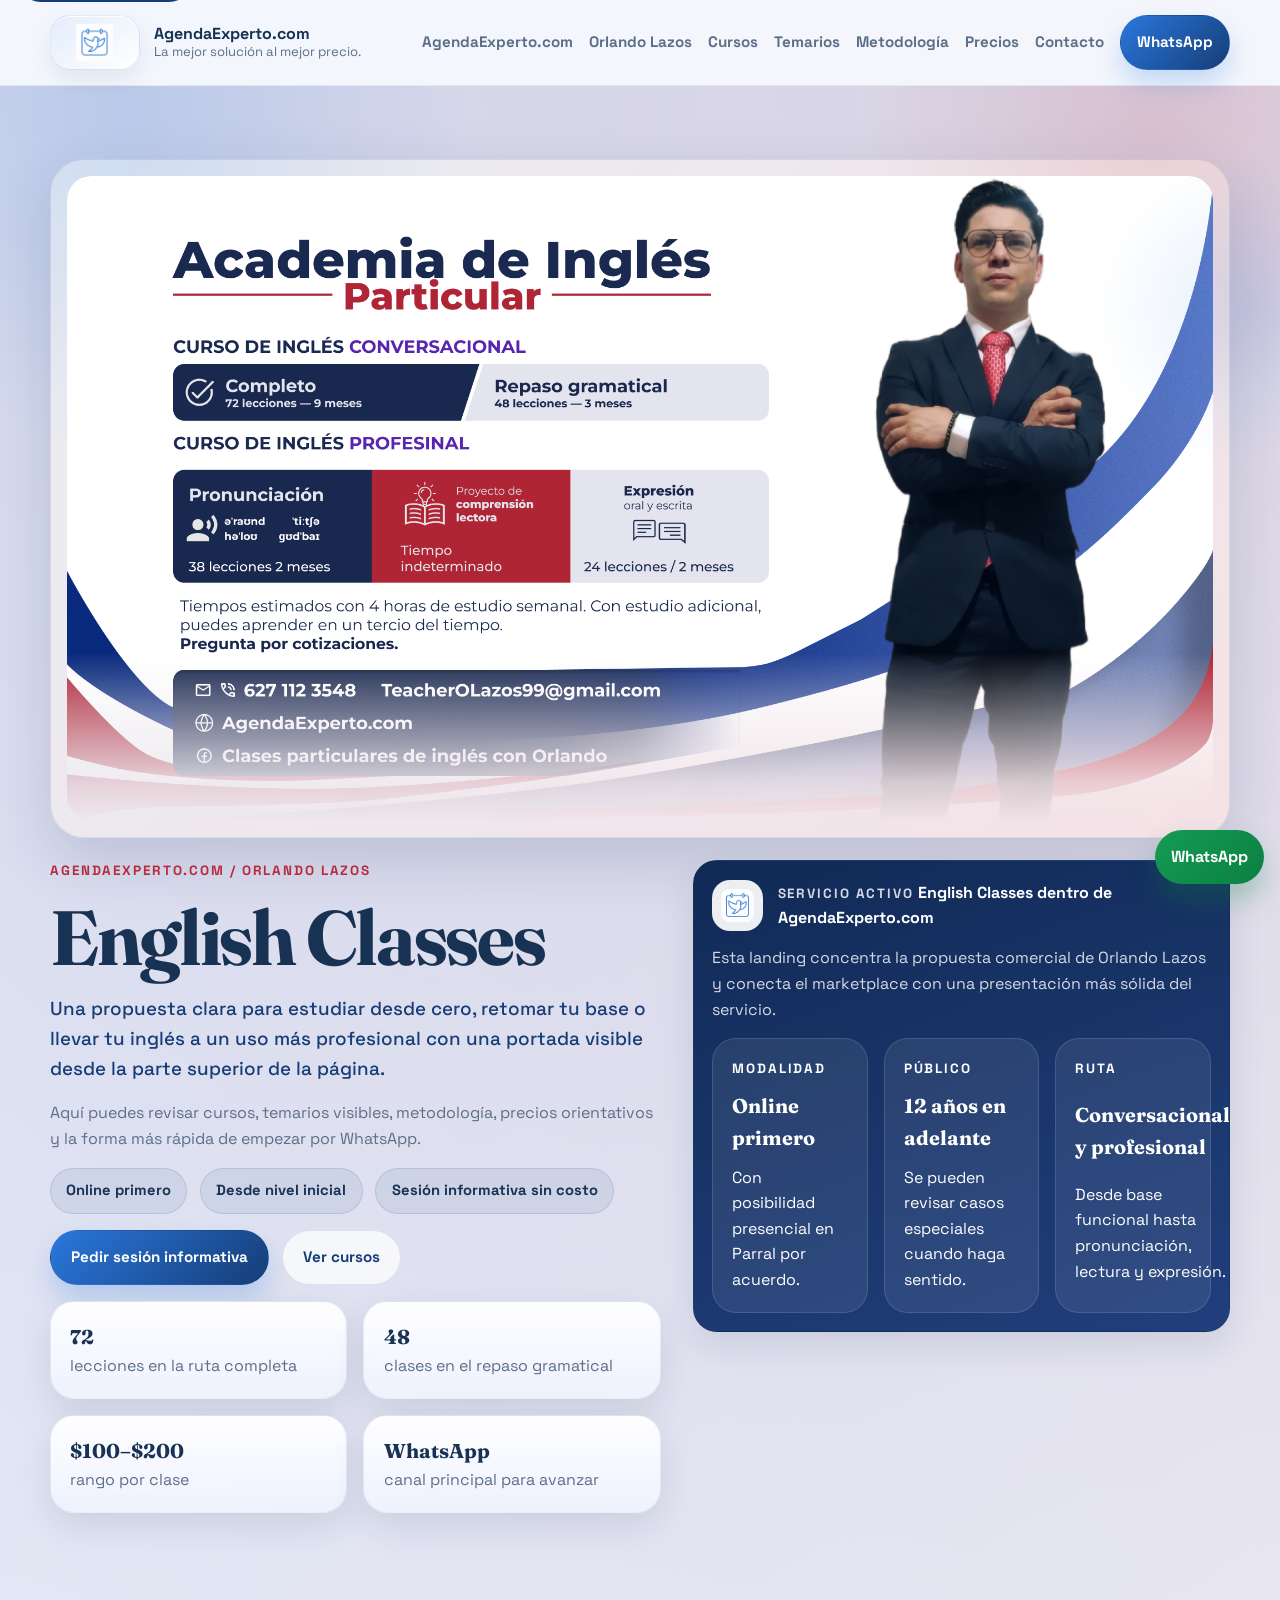
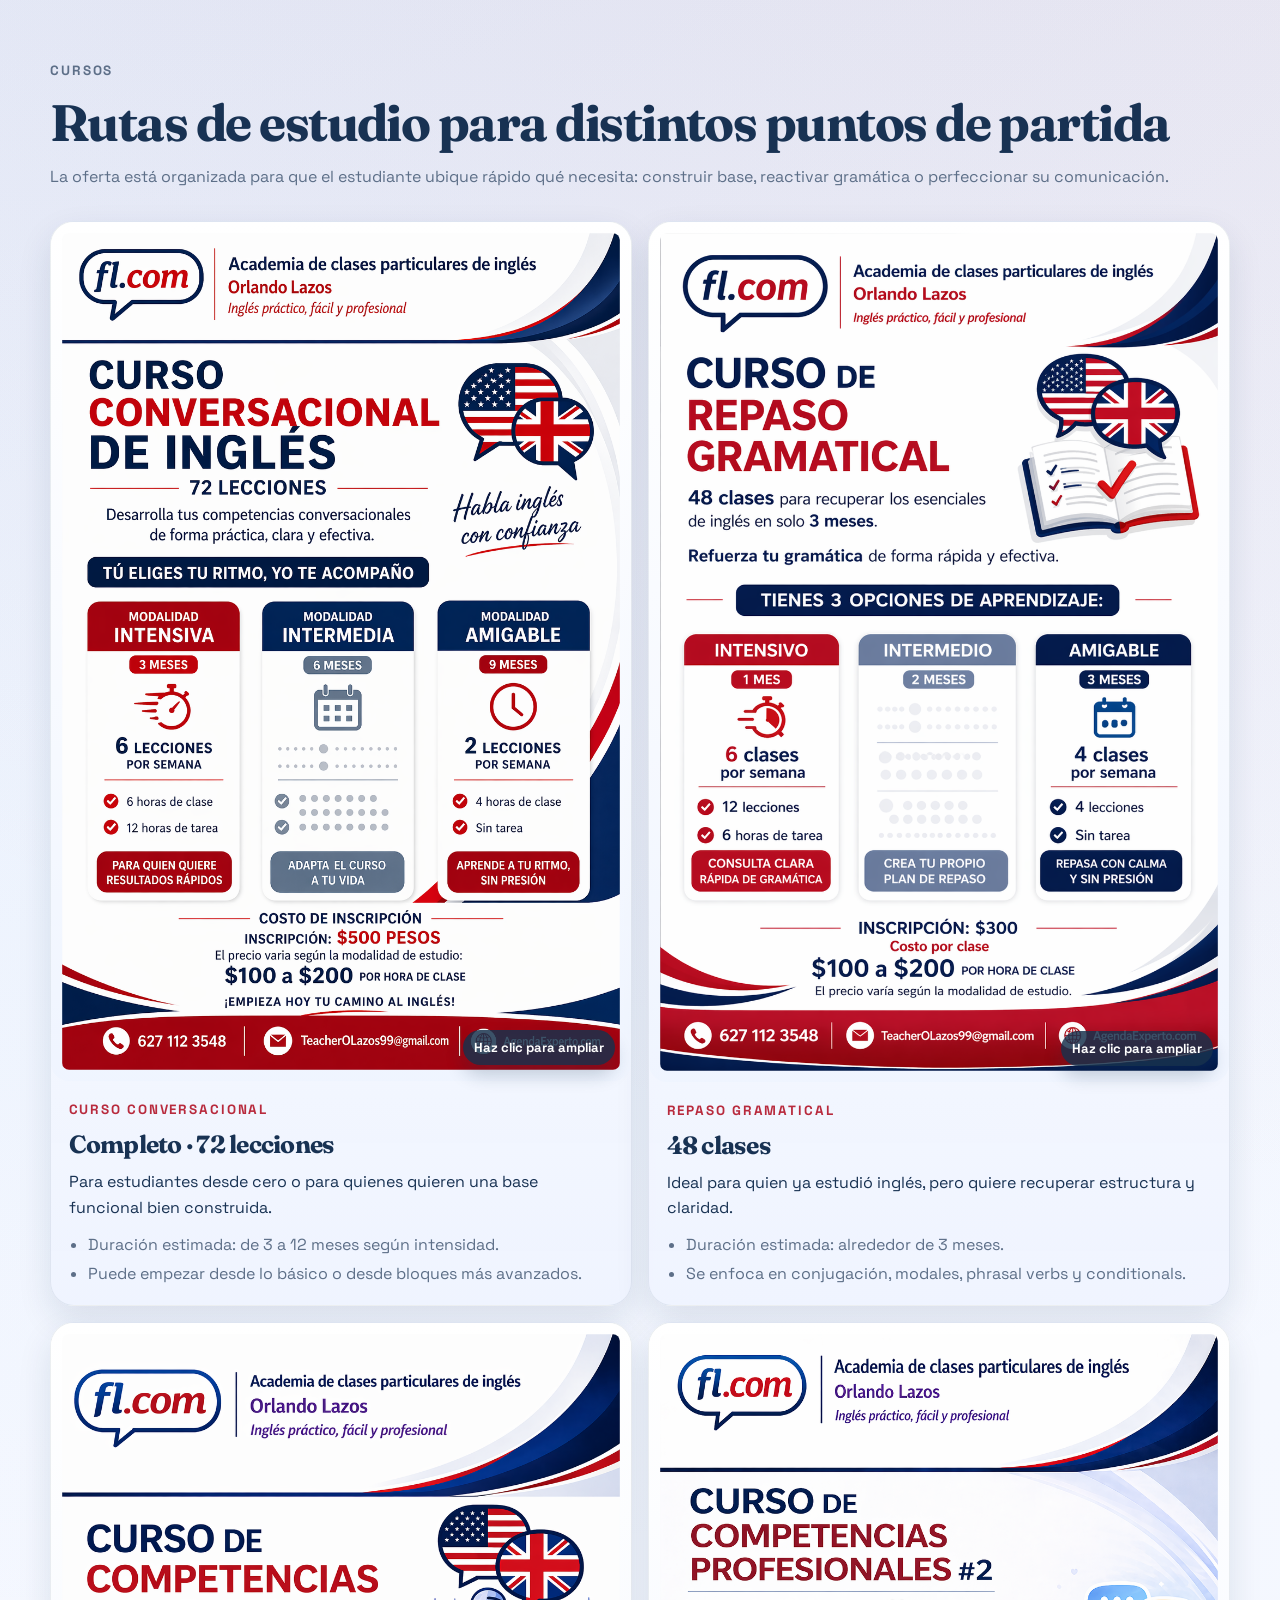
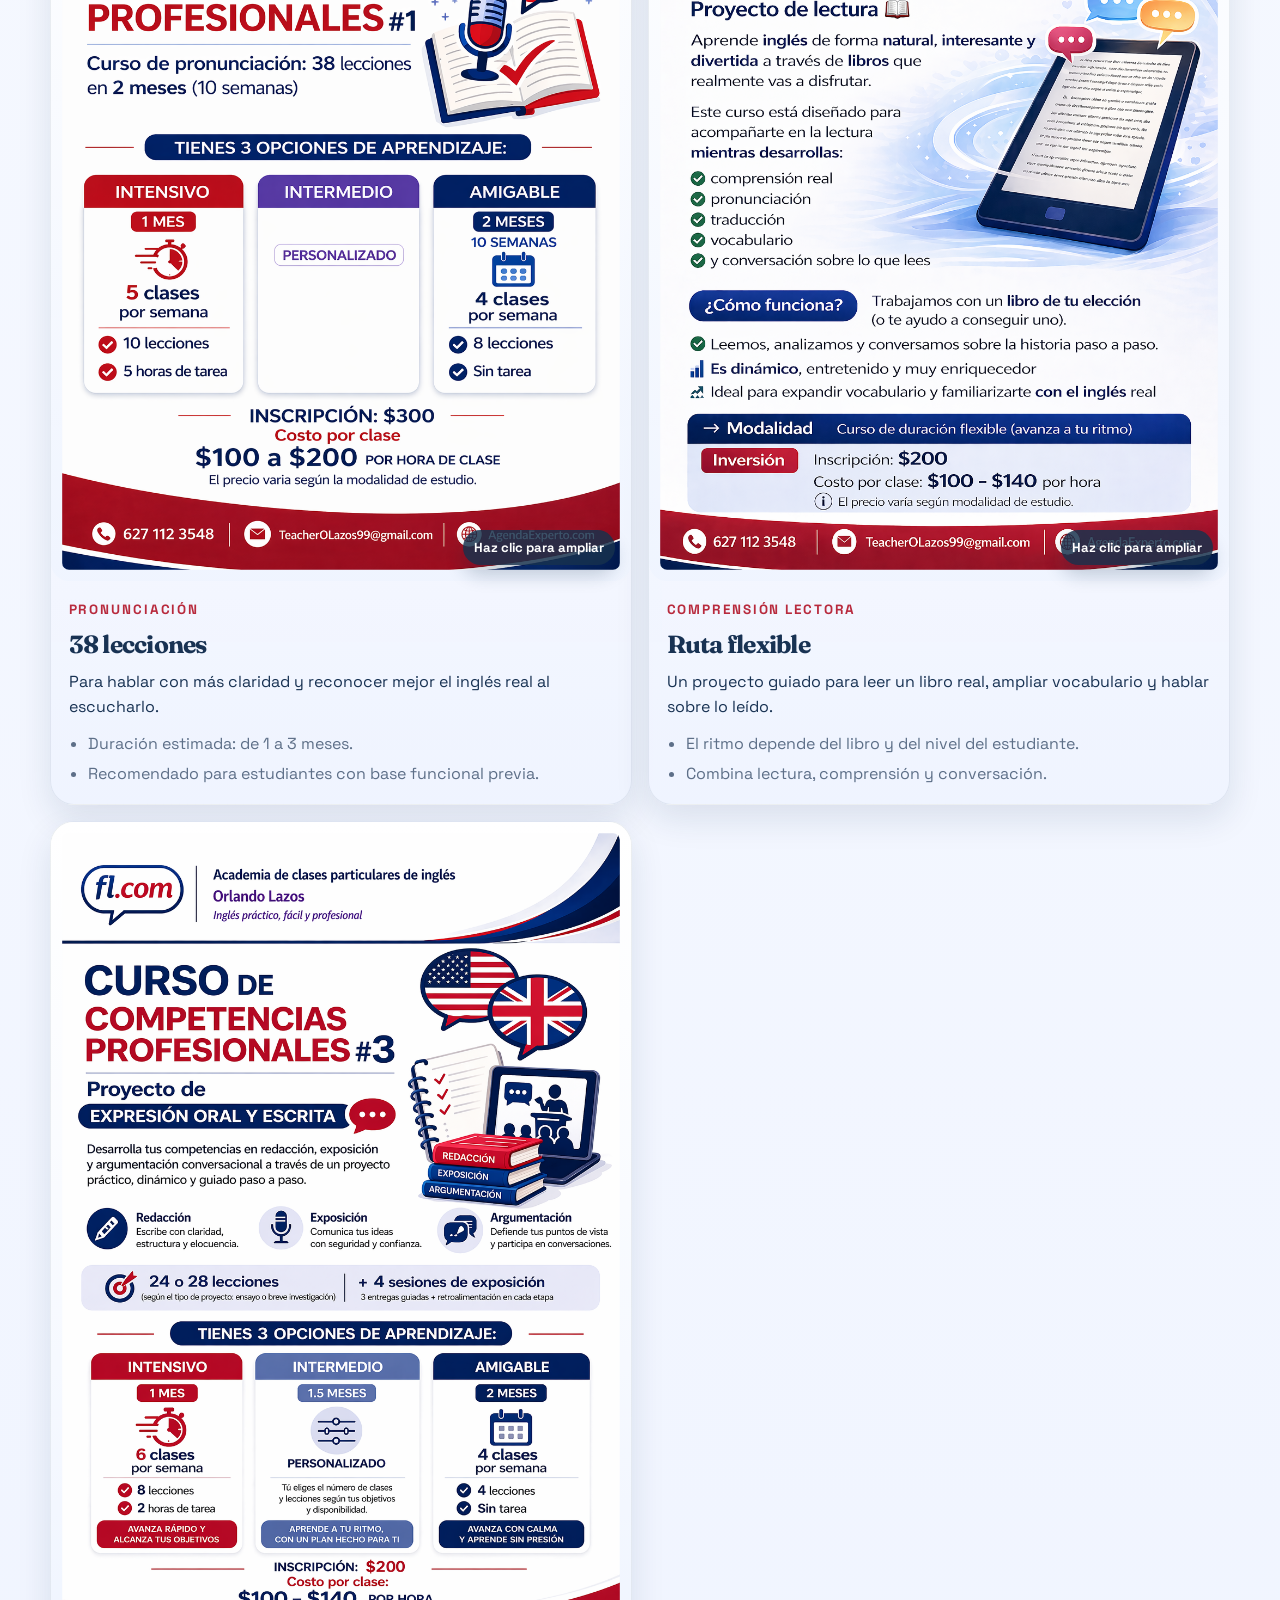
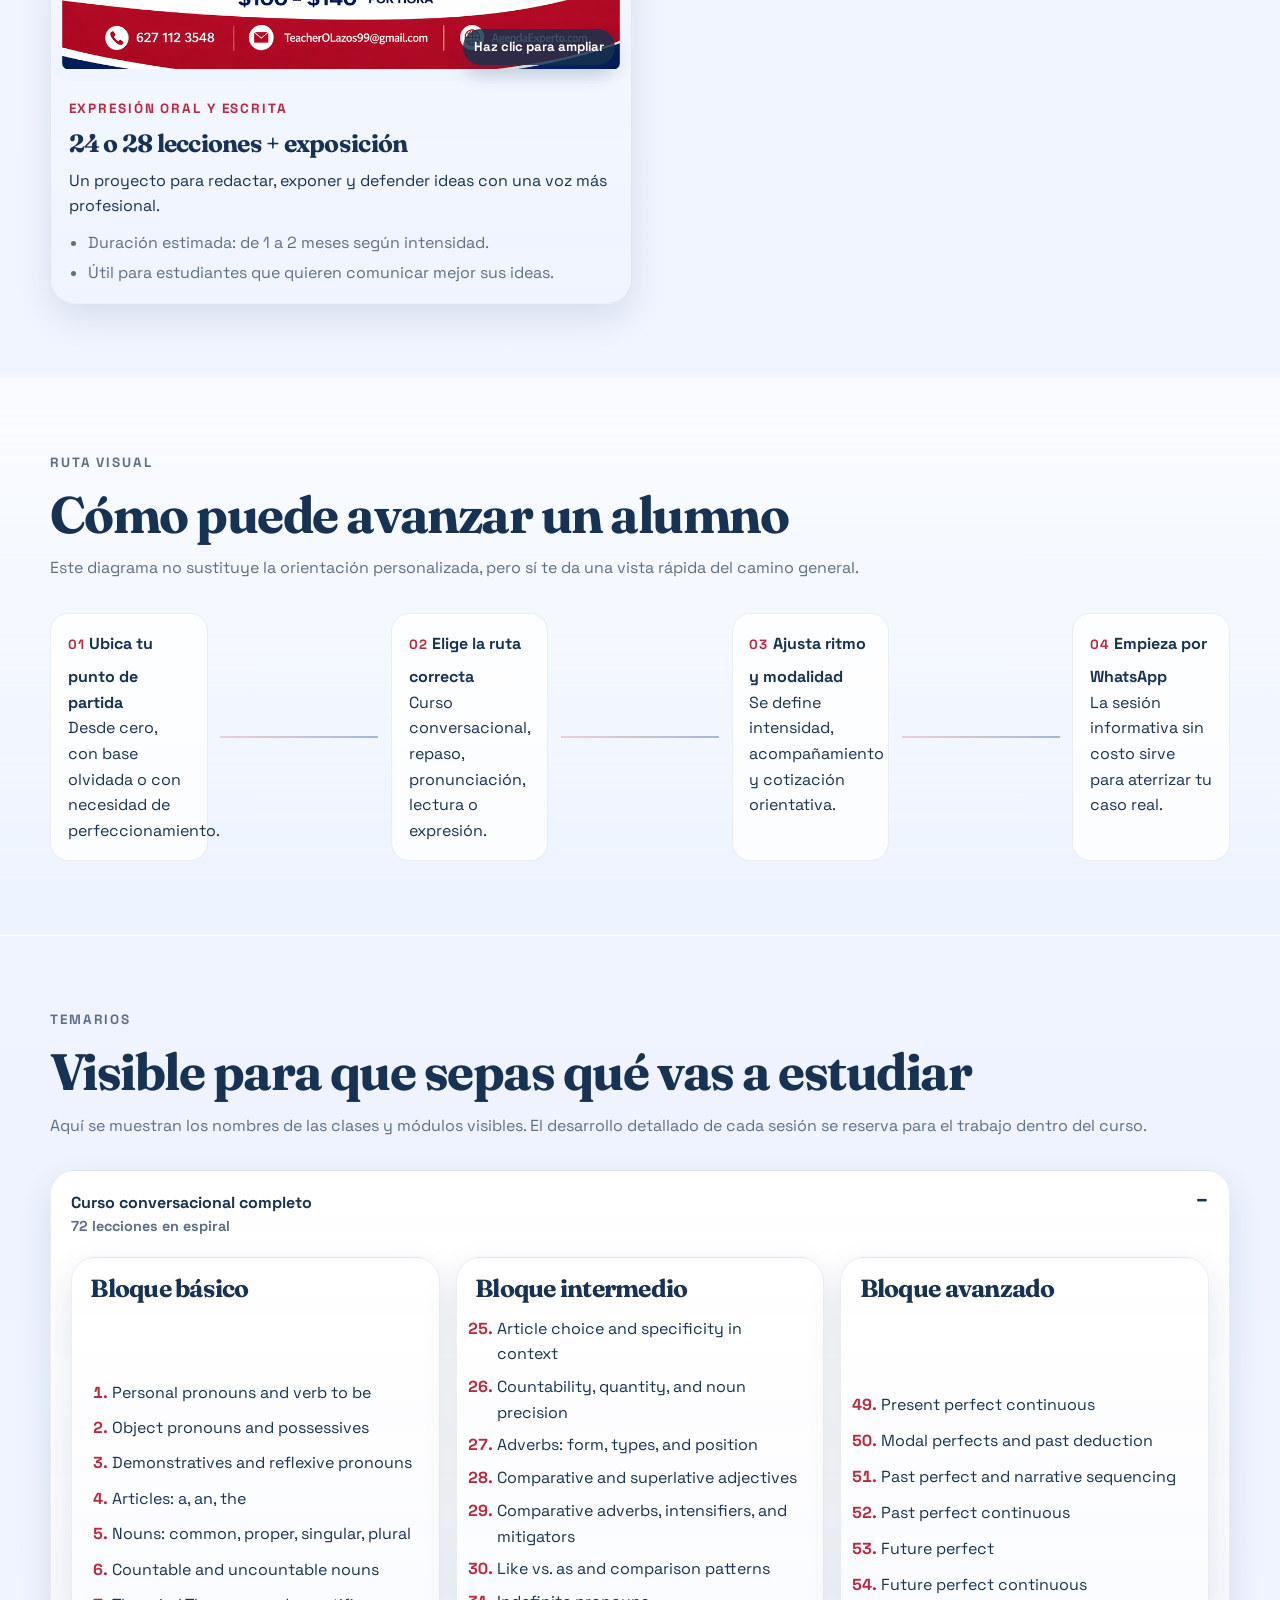
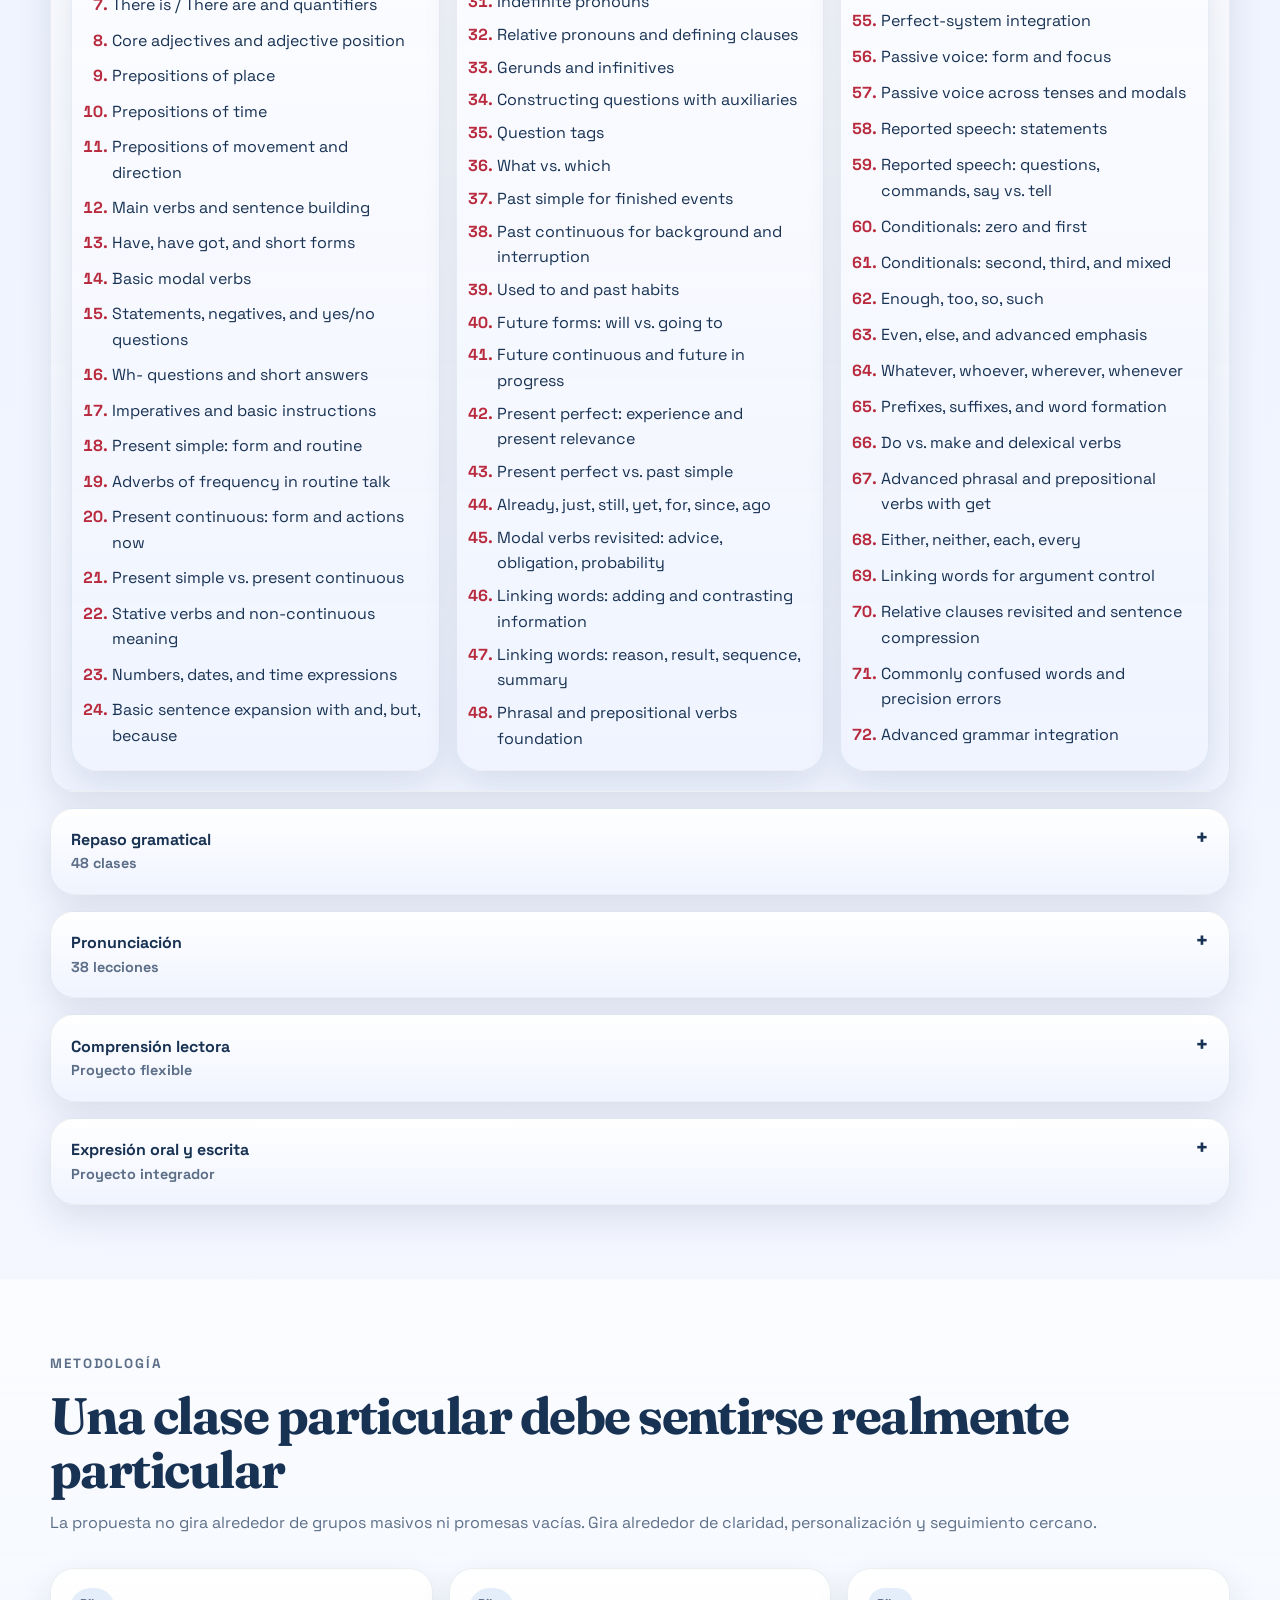
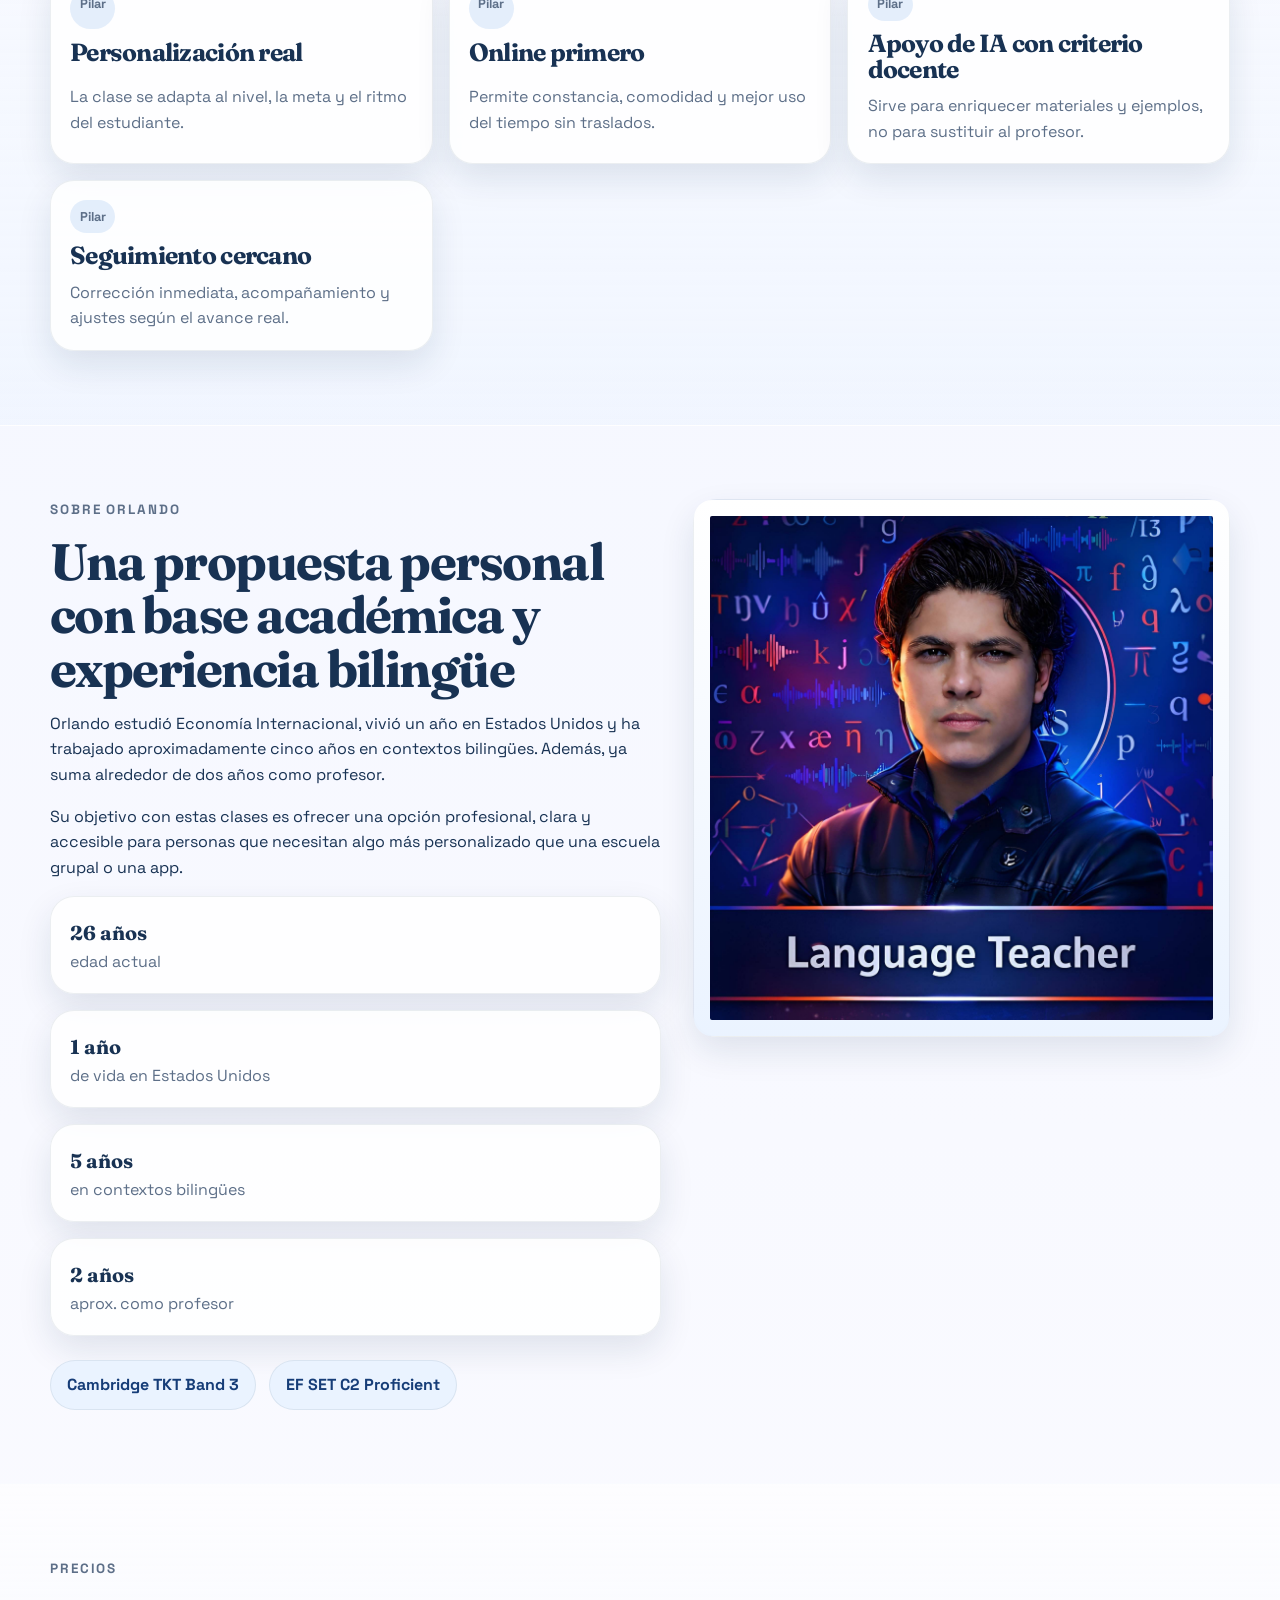
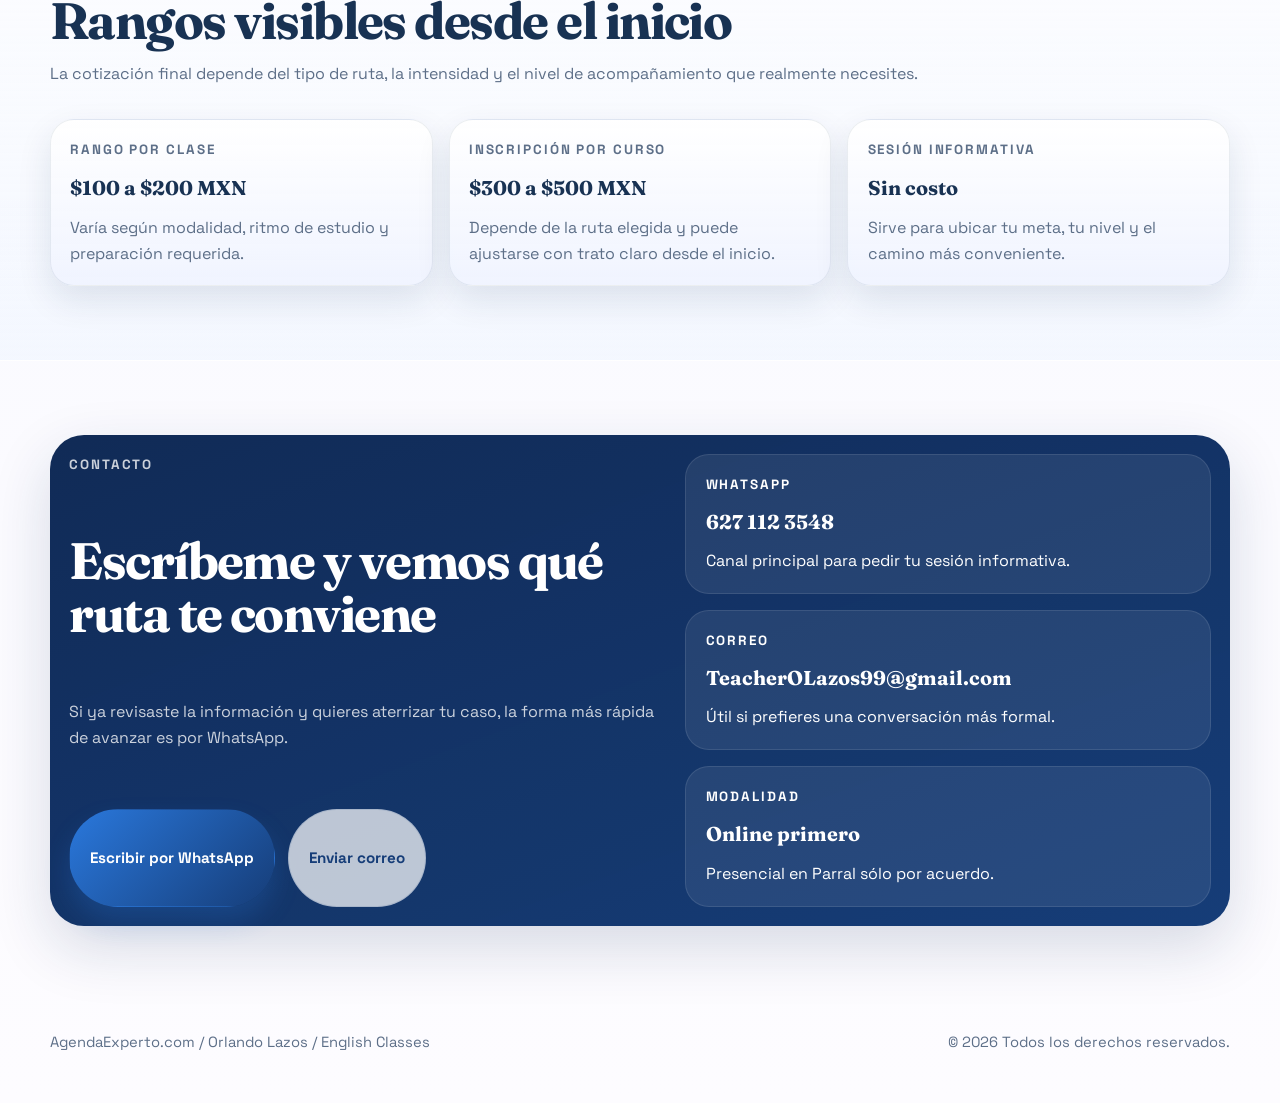
==== commit 831d2987: "codigonorte- pongan un texto notorio que diga que el contenido de la página no ha terminado de ser e" ====
--- a/2_Code_Tools/website/english-classes.html
+++ b/2_Code_Tools/website/english-classes.html
@@ -3,10 +3,10 @@
   <head>
     <meta charset="UTF-8" />
     <meta name="viewport" content="width=device-width, initial-scale=1.0" />
-    <title>AgendaExperto.com | Orlando | Clases particulares de inglés</title>
+    <title>AgendaExperto.com | Orlando Lazos | English Classes</title>
     <meta
       name="description"
-      content="Clases particulares de inglés con Orlando dentro de AgendaExperto.com. Revisa cursos, temarios, metodología, sobre Orlando, precios, contacto y WhatsApp."
+      content="English Classes con Orlando Lazos dentro de AgendaExperto.com. Revisa cursos, temarios, metodología, precios, contacto y WhatsApp."
     />
     <link rel="preconnect" href="https://fonts.googleapis.com" />
     <link rel="preconnect" href="https://fonts.gstatic.com" crossorigin />
@@ -17,16 +17,18 @@
     <link rel="stylesheet" href="styles.css" />
     <script src="main.js" defer></script>
   </head>
-  <body>
+  <body class="page-service">
     <a class="skip-link" href="#main-content">Saltar al contenido</a>
 
     <header class="site-header">
       <div class="container header-row">
         <a class="brand" href="index.html" aria-label="Ir al inicio">
-          <span class="brand-badge">AgendaExperto.com</span>
+          <span class="brand-mark-wrap">
+            <img class="brand-mark" src="assets/images/isotipo_agendaExperto.com.png" alt="Isotipo de AgendaExperto.com" />
+          </span>
           <span class="brand-copy">
-            <strong>AgendaExperto.com / Orlando</strong>
-            <span>Clases particulares de inglés.</span>
+            <strong>AgendaExperto.com</strong>
+            <span>La mejor solución al mejor precio.</span>
           </span>
         </a>
 
@@ -44,8 +46,8 @@
 
         <nav class="site-nav" id="site-nav" aria-label="Principal" data-nav>
           <div class="site-nav-links">
-            <a href="index.html" data-nav-link>Inicio</a>
-            <a href="orlando.html" data-nav-link>Orlando</a>
+            <a href="index.html" data-nav-link>AgendaExperto.com</a>
+            <a href="orlando.html" data-nav-link>Orlando Lazos</a>
             <a href="#cursos">Cursos</a>
             <a href="#temarios">Temarios</a>
             <a href="#metodologia">Metodología</a>
@@ -66,69 +68,91 @@
 
     <main id="main-content">
       <section class="hero section hero--service">
-        <div class="container page-grid page-grid--hero">
-          <div class="hero-copy">
-            <p class="eyebrow">AgendaExperto.com / Orlando</p>
-            <h1>Clases particulares de inglés</h1>
-            <p class="lead">
-              Una propuesta clara para estudiar desde cero, retomar tu base o
-              llevar tu inglés a un uso más profesional.
-            </p>
-            <p class="support-copy">
-              Aquí puedes revisar cursos, temarios visibles, metodología, precios
-              orientativos y la forma más rápida de empezar por WhatsApp.
-            </p>
-            <div class="pill-row">
-              <span class="pill">Online primero</span>
-              <span class="pill">Desde nivel inicial</span>
-              <span class="pill">Sesión informativa sin costo</span>
-            </div>
-            <div class="action-row">
-              <a
-                class="button button-primary"
-                href="https://wa.me/526271123548?text=Hola%20Orlando%2C%20quiero%20una%20sesi%C3%B3n%20informativa%20sobre%20tus%20clases%20particulares%20de%20ingl%C3%A9s."
-                target="_blank"
-                rel="noreferrer"
-              >
-                Pedir sesión informativa
-              </a>
-              <a class="button button-secondary" href="#cursos">Ver cursos</a>
-            </div>
-            <div class="stats-grid">
-              <article class="stat-card">
-                <strong>72</strong>
-                <span>lecciones en la ruta completa</span>
-              </article>
-              <article class="stat-card">
-                <strong>48</strong>
-                <span>clases en el repaso gramatical</span>
-              </article>
-              <article class="stat-card">
-                <strong>$100–$200</strong>
-                <span>rango por clase</span>
-              </article>
-              <article class="stat-card">
-                <strong>WhatsApp</strong>
-                <span>canal principal para avanzar</span>
-              </article>
-            </div>
-          </div>
-
-          <div class="hero-panel hero-panel--service">
-            <div class="portrait-panel">
-              <img src="assets/images/orlando-portrait.png" alt="Retrato de Orlando" />
-            </div>
-            <div class="topic-grid">
-              <article class="info-card info-card--compact">
-                <span class="card-kicker">Modalidad</span>
-                <strong>Online primero</strong>
-                <p>Con posibilidad presencial en Parral por acuerdo.</p>
-              </article>
-              <article class="info-card info-card--compact">
-                <span class="card-kicker">Edad</span>
-                <strong>12 años en adelante</strong>
-                <p>Se pueden revisar casos especiales cuando haga sentido.</p>
-              </article>
+        <div class="container service-hero">
+          <div class="service-hero__cover">
+            <img src="assets/images/brand-cover.png" alt="Portada promocional del servicio English Classes de Orlando Lazos" />
+          </div>
+
+          <div class="page-grid page-grid--hero service-hero__body">
+            <div class="hero-copy">
+              <p class="eyebrow">AgendaExperto.com / Orlando Lazos</p>
+              <h1>English Classes</h1>
+              <p class="lead">
+                Una propuesta clara para estudiar desde cero, retomar tu base o
+                llevar tu inglés a un uso más profesional con una portada visible
+                desde la parte superior de la página.
+              </p>
+              <p class="support-copy">
+                Aquí puedes revisar cursos, temarios visibles, metodología, precios
+                orientativos y la forma más rápida de empezar por WhatsApp.
+              </p>
+              <div class="pill-row">
+                <span class="pill">Online primero</span>
+                <span class="pill">Desde nivel inicial</span>
+                <span class="pill">Sesión informativa sin costo</span>
+              </div>
+              <div class="action-row">
+                <a
+                  class="button button-primary"
+                  href="https://wa.me/526271123548?text=Hola%20Orlando%2C%20quiero%20una%20sesi%C3%B3n%20informativa%20sobre%20tu%20servicio%20English%20Classes."
+                  target="_blank"
+                  rel="noreferrer"
+                >
+                  Pedir sesión informativa
+                </a>
+                <a class="button button-secondary" href="#cursos">Ver cursos</a>
+              </div>
+              <div class="stats-grid">
+                <article class="stat-card">
+                  <strong>72</strong>
+                  <span>lecciones en la ruta completa</span>
+                </article>
+                <article class="stat-card">
+                  <strong>48</strong>
+                  <span>clases en el repaso gramatical</span>
+                </article>
+                <article class="stat-card">
+                  <strong>$100–$200</strong>
+                  <span>rango por clase</span>
+                </article>
+                <article class="stat-card">
+                  <strong>WhatsApp</strong>
+                  <span>canal principal para avanzar</span>
+                </article>
+              </div>
+            </div>
+
+            <div class="hero-panel hero-panel--service-summary">
+              <div class="service-summary">
+                <div class="service-summary__brand">
+                  <img src="assets/images/isotipo_agendaExperto.com.png" alt="Isotipo de AgendaExperto.com" />
+                  <div>
+                    <span class="card-kicker">Servicio activo</span>
+                    <strong>English Classes dentro de AgendaExperto.com</strong>
+                  </div>
+                </div>
+                <p>
+                  Esta landing concentra la propuesta comercial de Orlando Lazos y
+                  conecta el marketplace con una presentación más sólida del servicio.
+                </p>
+              </div>
+              <div class="topic-grid topic-grid--service">
+                <article class="info-card info-card--compact">
+                  <span class="card-kicker">Modalidad</span>
+                  <strong>Online primero</strong>
+                  <p>Con posibilidad presencial en Parral por acuerdo.</p>
+                </article>
+                <article class="info-card info-card--compact">
+                  <span class="card-kicker">Público</span>
+                  <strong>12 años en adelante</strong>
+                  <p>Se pueden revisar casos especiales cuando haga sentido.</p>
+                </article>
+                <article class="info-card info-card--compact">
+                  <span class="card-kicker">Ruta</span>
+                  <strong>Conversacional y profesional</strong>
+                  <p>Desde base funcional hasta pronunciación, lectura y expresión.</p>
+                </article>
+              </div>
             </div>
           </div>
         </div>
@@ -758,8 +782,8 @@
             </div>
           </div>
 
-          <div class="media-card">
-            <img src="assets/images/brand-cover.png" alt="Portada visual de la academia de inglés de Orlando" />
+          <div class="media-card media-card--portrait">
+            <img src="assets/images/orlando-portrait.png" alt="Retrato de Orlando Lazos" />
           </div>
         </div>
       </section>
@@ -850,7 +874,7 @@
 
     <footer class="site-footer">
       <div class="container footer-row">
-        <p>AgendaExperto.com / Orlando / Clases particulares de inglés</p>
+        <p>AgendaExperto.com / Orlando Lazos / English Classes</p>
         <p>© <span data-year></span> Todos los derechos reservados.</p>
       </div>
     </footer>
--- a/2_Code_Tools/website/styles.css
+++ b/2_Code_Tools/website/styles.css
@@ -1,18 +1,19 @@
 :root {
-  --bg: #f7f0e8;
-  --bg-soft: #fffaf4;
-  --surface: rgba(255, 255, 255, 0.78);
+  --bg: #eef4ff;
+  --bg-soft: #f8fbff;
+  --surface: rgba(255, 255, 255, 0.84);
   --surface-strong: #ffffff;
-  --ink: #1d2a38;
-  --ink-soft: #52606d;
-  --line: rgba(29, 42, 56, 0.1);
-  --navy: #17324d;
-  --navy-strong: #0f2235;
-  --coral: #d85b45;
-  --gold: #e8b85c;
-  --mint: #e1f1ea;
-  --shadow-lg: 0 22px 60px rgba(23, 50, 77, 0.14);
-  --shadow-md: 0 14px 34px rgba(23, 50, 77, 0.1);
+  --ink: #183253;
+  --ink-soft: #5d6f88;
+  --line: rgba(24, 50, 83, 0.1);
+  --navy: #163d78;
+  --navy-strong: #102a55;
+  --blue: #2a78dc;
+  --coral: #b82a3d;
+  --gold: #d8deef;
+  --mint: #eaf3ff;
+  --shadow-lg: 0 22px 60px rgba(16, 42, 85, 0.16);
+  --shadow-md: 0 14px 34px rgba(16, 42, 85, 0.11);
   --radius-xl: 34px;
   --radius-lg: 24px;
   --radius-md: 18px;
@@ -37,9 +38,9 @@
   font-family: "Space Grotesk", "Segoe UI", sans-serif;
   line-height: 1.6;
   background:
-    radial-gradient(circle at 0% 0%, rgba(216, 91, 69, 0.12), transparent 28%),
-    radial-gradient(circle at 100% 0%, rgba(232, 184, 92, 0.22), transparent 24%),
-    linear-gradient(180deg, #fffaf4 0%, #f7f0e8 55%, #fdf8f1 100%);
+    radial-gradient(circle at 0% 0%, rgba(42, 120, 220, 0.16), transparent 28%),
+    radial-gradient(circle at 100% 0%, rgba(184, 42, 61, 0.12), transparent 24%),
+    linear-gradient(180deg, #f9fbff 0%, #eef4ff 55%, #fdfcff 100%);
 }
 
 img {
@@ -114,8 +115,8 @@
   top: 0;
   z-index: 30;
   backdrop-filter: blur(18px);
-  background: rgba(255, 250, 244, 0.84);
-  border-bottom: 1px solid rgba(29, 42, 56, 0.08);
+  background: rgba(248, 251, 255, 0.88);
+  border-bottom: 1px solid rgba(24, 50, 83, 0.08);
 }
 
 .header-row {
@@ -133,14 +134,24 @@
   flex: 1 1 auto;
 }
 
-.brand-badge {
-  padding: 0.7rem 1rem;
-  border-radius: 999px;
-  background: linear-gradient(135deg, rgba(216, 91, 69, 0.14), rgba(232, 184, 92, 0.24));
-  color: var(--navy-strong);
-  font-size: 0.82rem;
-  font-weight: 700;
-  white-space: nowrap;
+.brand-mark-wrap {
+  flex: 0 0 auto;
+  width: 5.6rem;
+  height: 3.45rem;
+  display: inline-grid;
+  place-items: center;
+  border-radius: 20px;
+  background: linear-gradient(145deg, rgba(42, 120, 220, 0.08), rgba(255, 255, 255, 0.98));
+  border: 1px solid rgba(42, 120, 220, 0.12);
+  box-shadow:
+    inset 0 1px 0 rgba(255, 255, 255, 0.8),
+    0 10px 22px rgba(16, 42, 85, 0.08);
+}
+
+.brand-mark {
+  width: 4.6rem;
+  height: 2.3rem;
+  object-fit: contain;
 }
 
 .brand-copy {
@@ -150,12 +161,14 @@
 }
 
 .brand-copy strong {
-  font-size: 0.98rem;
+  font-size: 1rem;
+  line-height: 1.05;
 }
 
 .brand-copy span {
   color: var(--ink-soft);
   font-size: 0.82rem;
+  line-height: 1.15;
 }
 
 .site-nav {
@@ -189,7 +202,7 @@
   border: 0;
   padding: 0;
   border-radius: 14px;
-  background: rgba(23, 50, 77, 0.08);
+  background: rgba(22, 61, 120, 0.08);
   color: var(--navy);
 }
 
@@ -207,7 +220,7 @@
 }
 
 .section-surface {
-  background: linear-gradient(180deg, rgba(255, 255, 255, 0.58), rgba(255, 255, 255, 0.28));
+  background: linear-gradient(180deg, rgba(255, 255, 255, 0.66), rgba(234, 243, 255, 0.42));
   border-block: 1px solid rgba(255, 255, 255, 0.45);
 }
 
@@ -222,8 +235,8 @@
   inset: 0 0 auto;
   height: 24rem;
   background:
-    radial-gradient(circle at 10% 8%, rgba(216, 91, 69, 0.16), transparent 28%),
-    radial-gradient(circle at 90% 10%, rgba(232, 184, 92, 0.24), transparent 24%);
+    radial-gradient(circle at 10% 8%, rgba(42, 120, 220, 0.15), transparent 28%),
+    radial-gradient(circle at 90% 10%, rgba(184, 42, 61, 0.12), transparent 24%);
   pointer-events: none;
 }
 
@@ -235,7 +248,7 @@
   width: 20rem;
   height: 20rem;
   border-radius: 50%;
-  background: radial-gradient(circle, rgba(23, 50, 77, 0.08), transparent 68%);
+  background: radial-gradient(circle, rgba(42, 120, 220, 0.12), transparent 68%);
   pointer-events: none;
 }
 
@@ -296,8 +309,8 @@
 .pill {
   padding: 0.65rem 0.95rem;
   border-radius: 999px;
-  background: rgba(255, 255, 255, 0.68);
-  border: 1px solid rgba(23, 50, 77, 0.08);
+  background: rgba(255, 255, 255, 0.84);
+  border: 1px solid rgba(22, 61, 120, 0.08);
   font-size: 0.92rem;
   font-weight: 700;
 }
@@ -326,14 +339,14 @@
 }
 
 .button-primary {
-  background: linear-gradient(135deg, var(--coral), #bf4a38);
+  background: linear-gradient(135deg, var(--blue), var(--navy));
   color: #fff;
-  box-shadow: 0 14px 26px rgba(216, 91, 69, 0.24);
+  box-shadow: 0 14px 26px rgba(42, 120, 220, 0.24);
 }
 
 .button-secondary {
   background: rgba(255, 255, 255, 0.72);
-  border-color: rgba(23, 50, 77, 0.12);
+  border-color: rgba(22, 61, 120, 0.12);
   color: var(--navy);
 }
 
@@ -419,7 +432,7 @@
 
 .hero-panel--marketplace {
   background:
-    linear-gradient(160deg, rgba(23, 50, 77, 0.95), rgba(13, 31, 49, 0.94)),
+    linear-gradient(160deg, rgba(16, 42, 85, 0.97), rgba(22, 61, 120, 0.95)),
     var(--navy);
   color: #fff;
 }
@@ -449,7 +462,7 @@
   border-radius: 50%;
   display: inline-grid;
   place-items: center;
-  background: rgba(232, 184, 92, 0.24);
+  background: rgba(255, 255, 255, 0.18);
   font-size: 0.95rem;
 }
 
@@ -459,7 +472,7 @@
 }
 
 .stack-card--soft {
-  background: linear-gradient(145deg, rgba(255, 255, 255, 0.78), rgba(225, 241, 234, 0.72));
+  background: linear-gradient(145deg, rgba(255, 255, 255, 0.82), rgba(234, 243, 255, 0.78));
 }
 
 .feature-card {
@@ -515,10 +528,85 @@
   width: fit-content;
   padding: 0.38rem 0.6rem;
   border-radius: 999px;
-  background: rgba(232, 184, 92, 0.25);
+  background: rgba(42, 120, 220, 0.12);
   color: var(--navy);
   font-size: 0.8rem;
   font-weight: 700;
+}
+
+.service-hero {
+  display: grid;
+  gap: 1.4rem;
+}
+
+.service-hero__cover {
+  padding: 1rem;
+  border-radius: var(--radius-xl);
+  background:
+    linear-gradient(135deg, rgba(22, 61, 120, 0.08), rgba(184, 42, 61, 0.12)),
+    rgba(255, 255, 255, 0.9);
+  border: 1px solid rgba(22, 61, 120, 0.1);
+  box-shadow: var(--shadow-lg);
+}
+
+.service-hero__cover img {
+  width: 100%;
+  height: auto;
+  border-radius: calc(var(--radius-xl) - 10px);
+  background: #fff;
+  -webkit-mask-image: linear-gradient(to bottom, rgba(0, 0, 0, 1) 74%, rgba(0, 0, 0, 0.12) 94%, rgba(0, 0, 0, 0));
+  mask-image: linear-gradient(to bottom, rgba(0, 0, 0, 1) 74%, rgba(0, 0, 0, 0.12) 94%, rgba(0, 0, 0, 0));
+}
+
+.service-hero__body {
+  align-items: start;
+}
+
+.hero-panel--service-summary {
+  background:
+    linear-gradient(160deg, rgba(16, 42, 85, 0.98), rgba(33, 63, 125, 0.96)),
+    var(--navy);
+  color: #fff;
+}
+
+.hero-panel--service-summary p,
+.hero-panel--service-summary .card-kicker {
+  color: rgba(255, 255, 255, 0.82);
+}
+
+.service-summary {
+  display: grid;
+  gap: 0.9rem;
+}
+
+.service-summary__brand {
+  display: flex;
+  align-items: center;
+  gap: 0.9rem;
+}
+
+.service-summary__brand img {
+  width: 3.2rem;
+  height: 3.2rem;
+  padding: 0.55rem;
+  border-radius: 18px;
+  background: rgba(255, 255, 255, 0.92);
+}
+
+.topic-grid--service {
+  grid-template-columns: 1fr;
+}
+
+.topic-grid--service .info-card {
+  background: rgba(255, 255, 255, 0.08);
+  border-color: rgba(255, 255, 255, 0.12);
+  box-shadow: none;
+}
+
+.topic-grid--service .info-card strong,
+.topic-grid--service .info-card p,
+.topic-grid--service .info-card span {
+  color: #fff;
 }
 
 .service-card-grid {
@@ -552,7 +640,7 @@
   height: auto;
   aspect-ratio: auto;
   object-fit: contain;
-  background: linear-gradient(180deg, rgba(255, 255, 255, 0.96), rgba(247, 240, 232, 0.72));
+  background: linear-gradient(180deg, rgba(255, 255, 255, 0.98), rgba(238, 244, 255, 0.72));
   padding: 0.7rem;
 }
 
@@ -604,7 +692,7 @@
 
 .route-arrow {
   height: 2px;
-  background: linear-gradient(90deg, rgba(216, 91, 69, 0.18), rgba(23, 50, 77, 0.34));
+  background: linear-gradient(90deg, rgba(184, 42, 61, 0.18), rgba(22, 61, 120, 0.34));
 }
 
 .accordion-stack {
@@ -671,7 +759,7 @@
   min-height: 100%;
   padding: 1.15rem;
   border-radius: var(--radius-lg);
-  border: 1px solid rgba(23, 50, 77, 0.08);
+  border: 1px solid rgba(22, 61, 120, 0.08);
   background: rgba(255, 255, 255, 0.9);
   box-shadow: var(--shadow-md);
   display: grid;
@@ -731,7 +819,7 @@
   padding: 1.2rem;
   border-radius: var(--radius-xl);
   background:
-    linear-gradient(160deg, rgba(23, 50, 77, 0.96), rgba(15, 34, 53, 0.96)),
+    linear-gradient(160deg, rgba(16, 42, 85, 0.97), rgba(22, 61, 120, 0.95)),
     var(--navy);
   color: #fff;
   box-shadow: var(--shadow-lg);
@@ -763,6 +851,34 @@
   padding: 2rem 0 3rem;
   color: var(--ink-soft);
   font-size: 0.92rem;
+}
+
+.page-service {
+  background:
+    radial-gradient(circle at 0% 0%, rgba(42, 120, 220, 0.18), transparent 30%),
+    radial-gradient(circle at 100% 0%, rgba(184, 42, 61, 0.14), transparent 26%),
+    linear-gradient(180deg, #fcfdff 0%, #eef3ff 56%, #fdfcff 100%);
+}
+
+.page-service .pill {
+  background: rgba(22, 61, 120, 0.08);
+  border-color: rgba(22, 61, 120, 0.12);
+}
+
+.page-service .stat-card,
+.page-service .service-card,
+.page-service .syllabus-card,
+.page-service .accordion-item,
+.page-service .price-card,
+.page-service .topic-card,
+.page-service .media-card {
+  background: linear-gradient(180deg, rgba(255, 255, 255, 0.96), rgba(239, 243, 255, 0.92));
+}
+
+.media-card--portrait img {
+  object-fit: contain;
+  background: linear-gradient(180deg, rgba(255, 255, 255, 0.98), rgba(234, 243, 255, 0.9));
+  padding: 1rem;
 }
 
 .lightbox {
